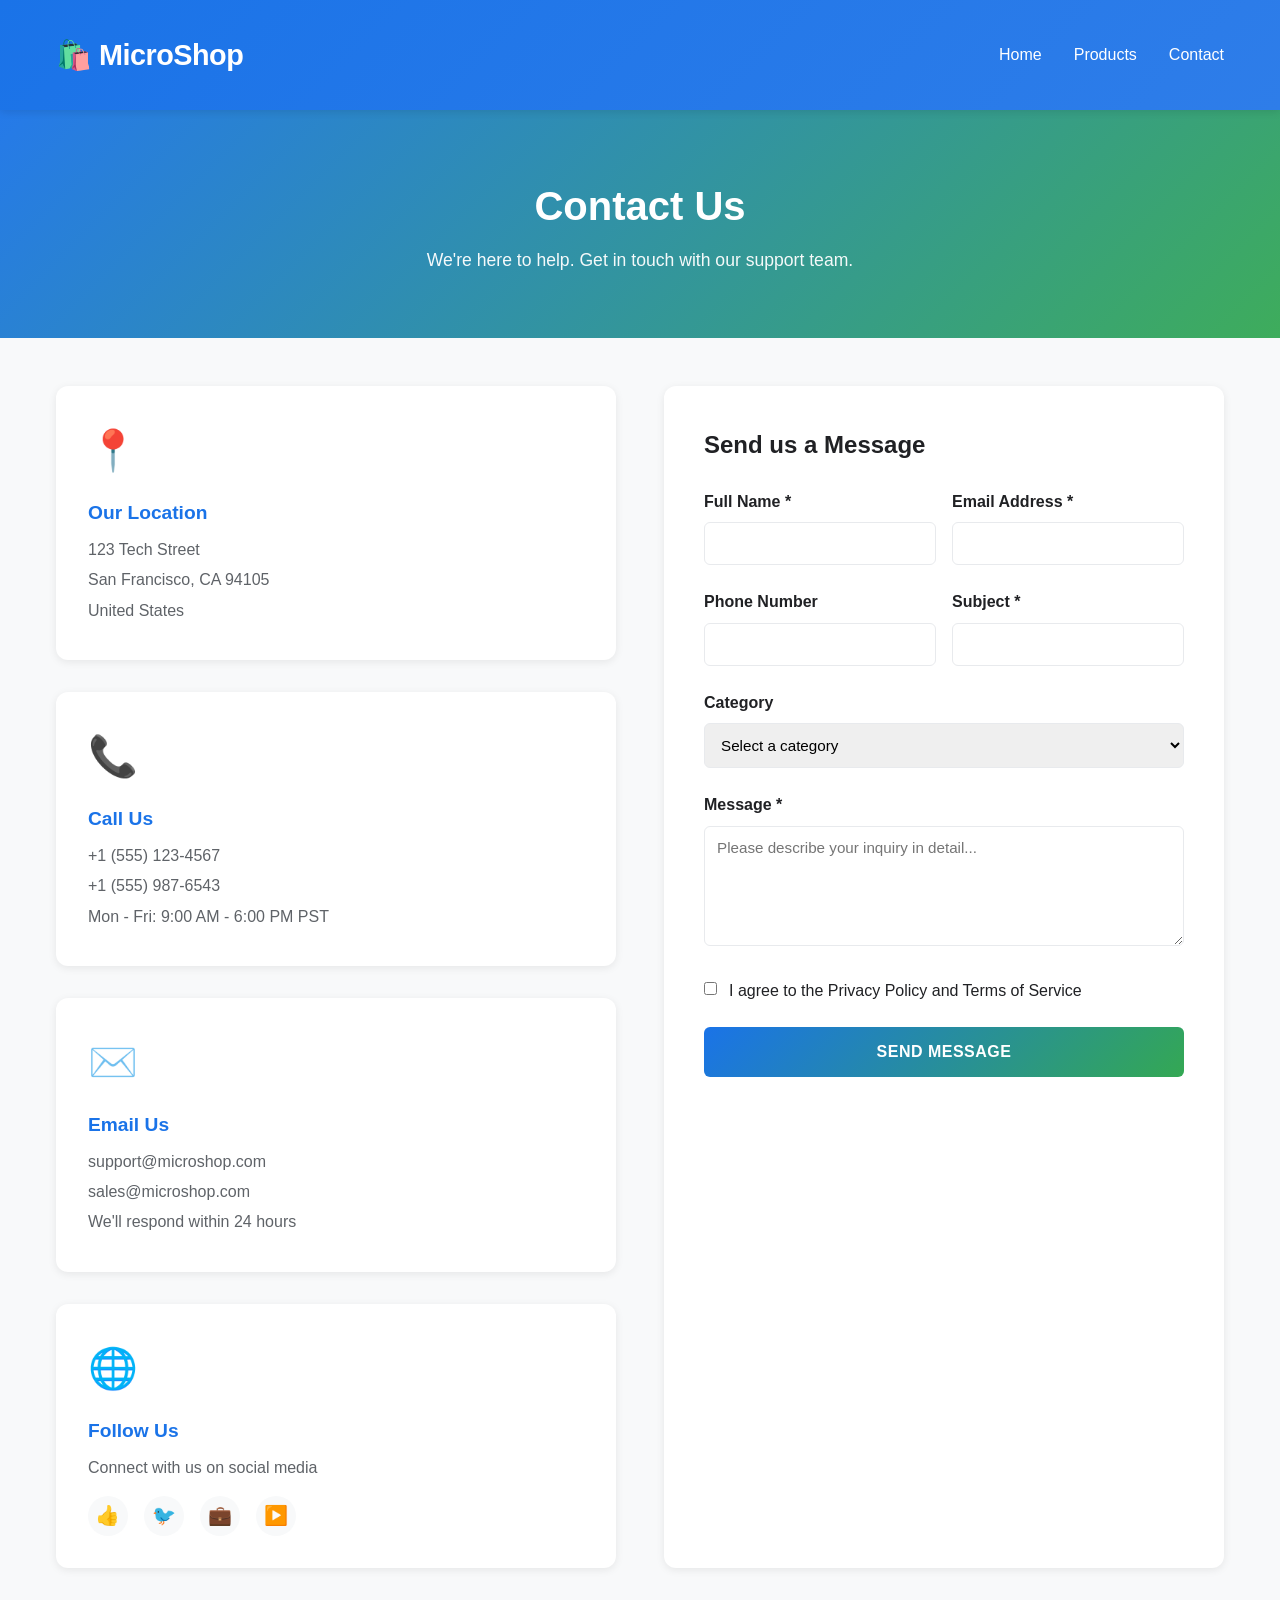
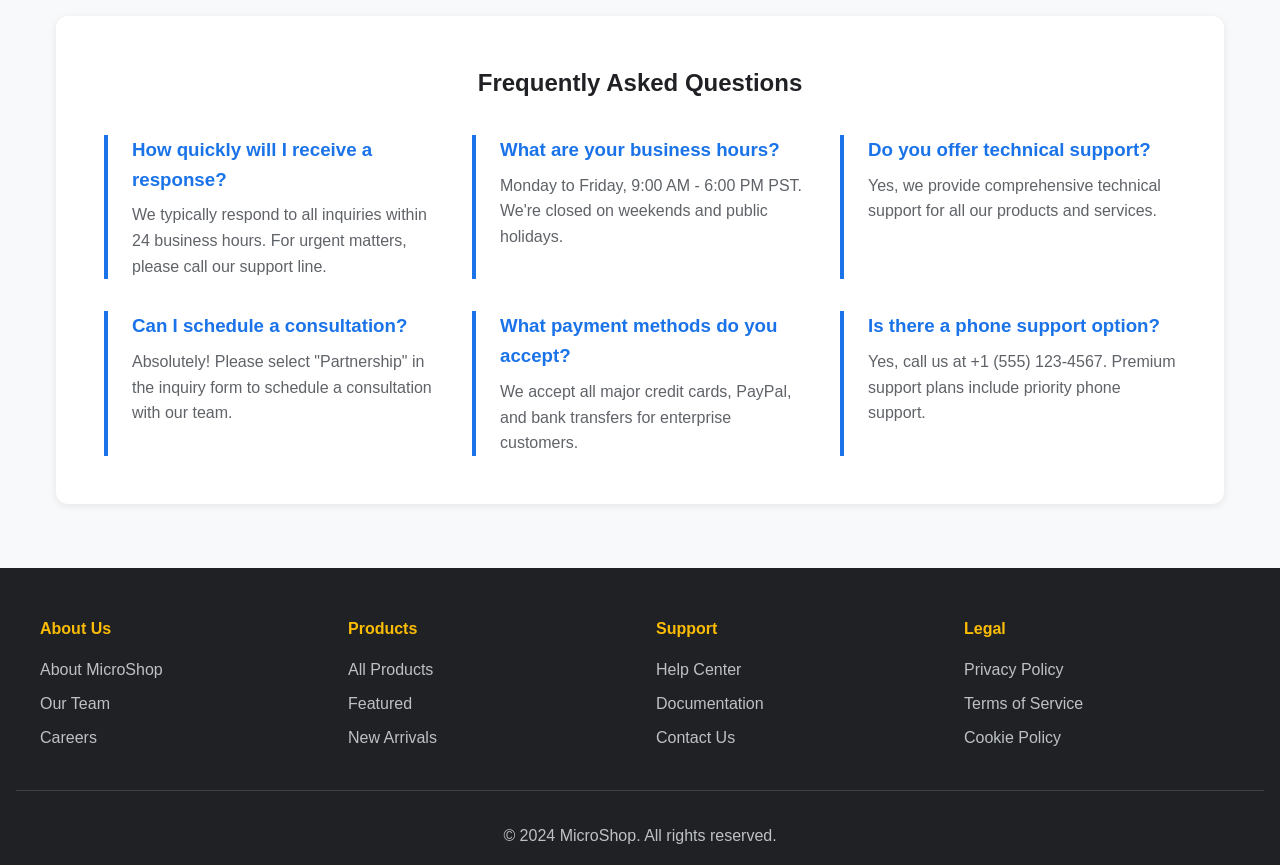
==== src/contact.html @ 9cf924b3 "contact" ====
<!DOCTYPE html>
<html lang="en">
<head>
    <meta charset="UTF-8">
    <meta name="viewport" content="width=device-width, initial-scale=1.0">
    <title>Contact - MicroShop</title>
    <style>
        * {
            margin: 0;
            padding: 0;
            box-sizing: border-box;
        }

        :root {
            --primary-color: #1a73e8;
            --secondary-color: #34a853;
            --accent-color: #fbbc04;
            --dark-bg: #202124;
            --light-bg: #f8f9fa;
            --text-primary: #202124;
            --text-secondary: #5f6368;
            --border-color: #e8eaed;
        }

        body {
            font-family: 'Segoe UI', Tahoma, Geneva, Verdana, sans-serif;
            background-color: var(--light-bg);
            color: var(--text-primary);
            line-height: 1.6;
        }

        /* Header & Navigation */
        header {
            background: linear-gradient(135deg, var(--primary-color) 0%, #2e7de9 100%);
            color: white;
            padding: 1rem 0;
            position: sticky;
            top: 0;
            z-index: 100;
            box-shadow: 0 2px 8px rgba(0, 0, 0, 0.1);
        }

        .header-content {
            max-width: 1200px;
            margin: 0 auto;
            padding: 1rem;
            display: flex;
            justify-content: space-between;
            align-items: center;
        }

        .logo {
            font-size: 1.8rem;
            font-weight: 700;
            letter-spacing: -0.5px;
        }

        nav {
            display: flex;
            gap: 2rem;
        }

        nav a {
            color: white;
            text-decoration: none;
            font-weight: 500;
            transition: opacity 0.3s ease;
            position: relative;
        }

        nav a:hover {
            opacity: 0.8;
        }

        nav a::after {
            content: '';
            position: absolute;
            bottom: -5px;
            left: 0;
            width: 0;
            height: 2px;
            background-color: var(--accent-color);
            transition: width 0.3s ease;
        }

        nav a:hover::after {
            width: 100%;
        }

        /* Hero Section */
        .hero {
            background: linear-gradient(135deg, rgba(26, 115, 232, 0.95) 0%, rgba(52, 168, 83, 0.95) 100%);
            color: white;
            padding: 4rem 1rem;
            text-align: center;
        }

        .hero h1 {
            font-size: 2.5rem;
            margin-bottom: 0.5rem;
        }

        .hero p {
            font-size: 1.1rem;
            opacity: 0.95;
        }

        /* Main Content */
        .contact-container {
            max-width: 1200px;
            margin: 3rem auto;
            padding: 0 1rem;
        }

        .contact-content {
            display: grid;
            grid-template-columns: 1fr 1fr;
            gap: 3rem;
        }

        /* Contact Info */
        .contact-info {
            display: flex;
            flex-direction: column;
            gap: 2rem;
        }

        .info-card {
            background: white;
            padding: 2rem;
            border-radius: 12px;
            box-shadow: 0 2px 8px rgba(0, 0, 0, 0.08);
            transition: all 0.3s ease;
        }

        .info-card:hover {
            transform: translateY(-4px);
            box-shadow: 0 12px 24px rgba(0, 0, 0, 0.15);
        }

        .info-icon {
            font-size: 2.5rem;
            margin-bottom: 1rem;
        }

        .info-card h3 {
            color: var(--primary-color);
            margin-bottom: 0.5rem;
            font-size: 1.2rem;
        }

        .info-card p {
            color: var(--text-secondary);
            margin-bottom: 0.3rem;
        }

        .social-links {
            display: flex;
            gap: 1rem;
            margin-top: 1rem;
        }

        .social-link {
            width: 40px;
            height: 40px;
            border-radius: 50%;
            background: var(--light-bg);
            display: flex;
            align-items: center;
            justify-content: center;
            text-decoration: none;
            font-size: 1.2rem;
            transition: all 0.3s ease;
        }

        .social-link:hover {
            background: var(--primary-color);
            color: white;
            transform: translateY(-4px);
        }

        /* Form Section */
        .contact-form {
            background: white;
            padding: 2.5rem;
            border-radius: 12px;
            box-shadow: 0 2px 8px rgba(0, 0, 0, 0.08);
        }

        .contact-form h2 {
            color: var(--text-primary);
            margin-bottom: 1.5rem;
            font-size: 1.5rem;
        }

        .form-group {
            margin-bottom: 1.5rem;
        }

        .form-group label {
            display: block;
            margin-bottom: 0.5rem;
            font-weight: 600;
            color: var(--text-primary);
        }

        .form-group input,
        .form-group textarea,
        .form-group select {
            width: 100%;
            padding: 0.75rem;
            border: 1px solid var(--border-color);
            border-radius: 6px;
            font-size: 0.95rem;
            font-family: inherit;
            transition: all 0.3s ease;
        }

        .form-group input:focus,
        .form-group textarea:focus,
        .form-group select:focus {
            outline: none;
            border-color: var(--primary-color);
            box-shadow: 0 0 0 3px rgba(26, 115, 232, 0.1);
        }

        .form-row {
            display: grid;
            grid-template-columns: 1fr 1fr;
            gap: 1rem;
        }

        .form-group textarea {
            resize: vertical;
            min-height: 120px;
        }

        .checkbox-group {
            display: flex;
            align-items: flex-start;
            gap: 0.75rem;
            margin-bottom: 1.5rem;
        }

        .checkbox-group input[type="checkbox"] {
            width: auto;
            margin-top: 0.3rem;
            cursor: pointer;
        }

        .checkbox-group label {
            margin-bottom: 0;
            cursor: pointer;
        }

        .submit-btn {
            width: 100%;
            padding: 1rem;
            background: linear-gradient(135deg, var(--primary-color), var(--secondary-color));
            color: white;
            border: none;
            border-radius: 6px;
            font-size: 1rem;
            font-weight: 700;
            cursor: pointer;
            transition: all 0.3s ease;
            text-transform: uppercase;
            letter-spacing: 0.5px;
        }

        .submit-btn:hover {
            transform: translateY(-2px);
            box-shadow: 0 8px 16px rgba(26, 115, 232, 0.3);
        }

        .submit-btn:active {
            transform: translateY(0);
        }

        /* Success Message */
        .success-message {
            display: none;
            background: var(--secondary-color);
            color: white;
            padding: 1rem;
            border-radius: 6px;
            margin-bottom: 1.5rem;
            text-align: center;
        }

        .success-message.show {
            display: block;
            animation: slideIn 0.3s ease;
        }

        @keyframes slideIn {
            from {
                opacity: 0;
                transform: translateY(-10px);
            }
            to {
                opacity: 1;
                transform: translateY(0);
            }
        }

        /* FAQ Section */
        .faq-section {
            background: white;
            padding: 3rem;
            border-radius: 12px;
            margin-top: 3rem;
            box-shadow: 0 2px 8px rgba(0, 0, 0, 0.08);
        }

        .faq-section h2 {
            color: var(--text-primary);
            margin-bottom: 2rem;
            text-align: center;
        }

        .faq-grid {
            display: grid;
            grid-template-columns: repeat(auto-fit, minmax(300px, 1fr));
            gap: 2rem;
        }

        .faq-item {
            border-left: 4px solid var(--primary-color);
            padding-left: 1.5rem;
        }

        .faq-item h3 {
            color: var(--primary-color);
            margin-bottom: 0.5rem;
        }

        .faq-item p {
            color: var(--text-secondary);
        }

        /* Footer */
        footer {
            background-color: var(--dark-bg);
            color: white;
            padding: 3rem 1rem 1rem;
            margin-top: 4rem;
        }

        .footer-content {
            max-width: 1200px;
            margin: 0 auto;
            display: grid;
            grid-template-columns: repeat(auto-fit, minmax(200px, 1fr));
            gap: 2rem;
            margin-bottom: 2rem;
        }

        .footer-section h4 {
            margin-bottom: 1rem;
            color: var(--accent-color);
        }

        .footer-section ul {
            list-style: none;
        }

        .footer-section a {
            color: #bdc1c6;
            text-decoration: none;
            display: block;
            margin-bottom: 0.5rem;
            transition: color 0.3s ease;
        }

        .footer-section a:hover {
            color: white;
        }

        .footer-bottom {
            text-align: center;
            padding-top: 2rem;
            border-top: 1px solid #424242;
            color: #bdc1c6;
        }

        /* Responsive */
        @media (max-width: 768px) {
            .header-content {
                flex-direction: column;
                gap: 1rem;
            }

            nav {
                gap: 1rem;
            }

            .hero h1 {
                font-size: 1.8rem;
            }

            .contact-content {
                grid-template-columns: 1fr;
            }

            .form-row {
                grid-template-columns: 1fr;
            }

            .faq-grid {
                grid-template-columns: 1fr;
            }
        }
    </style>
</head>
<body>
    <header>
        <div class="header-content">
            <div class="logo">🛍️ MicroShop</div>
            <nav>
                <a href="index.html">Home</a>
                <a href="products.html">Products</a>
                <a href="contact.html">Contact</a>
            </nav>
        </div>
    </header>

    <section class="hero">
        <h1>Contact Us</h1>
        <p>We're here to help. Get in touch with our support team.</p>
    </section>

    <div class="contact-container">
        <div class="contact-content">
            <!-- Contact Information -->
            <div class="contact-info">
                <div class="info-card">
                    <div class="info-icon">📍</div>
                    <h3>Our Location</h3>
                    <p>123 Tech Street</p>
                    <p>San Francisco, CA 94105</p>
                    <p>United States</p>
                </div>

                <div class="info-card">
                    <div class="info-icon">📞</div>
                    <h3>Call Us</h3>
                    <p>+1 (555) 123-4567</p>
                    <p>+1 (555) 987-6543</p>
                    <p>Mon - Fri: 9:00 AM - 6:00 PM PST</p>
                </div>

                <div class="info-card">
                    <div class="info-icon">✉️</div>
                    <h3>Email Us</h3>
                    <p>support@microshop.com</p>
                    <p>sales@microshop.com</p>
                    <p>We'll respond within 24 hours</p>
                </div>

                <div class="info-card">
                    <div class="info-icon">🌐</div>
                    <h3>Follow Us</h3>
                    <p>Connect with us on social media</p>
                    <div class="social-links">
                        <a href="#" class="social-link">👍</a>
                        <a href="#" class="social-link">🐦</a>
                        <a href="#" class="social-link">💼</a>
                        <a href="#" class="social-link">▶️</a>
                    </div>
                </div>
            </div>

            <!-- Contact Form -->
            <div class="contact-form">
                <h2>Send us a Message</h2>
                <div class="success-message" id="successMessage">
                    ✓ Thank you! Your message has been sent successfully.
                </div>
                <form id="contactForm">
                    <div class="form-row">
                        <div class="form-group">
                            <label for="name">Full Name *</label>
                            <input type="text" id="name" name="name" required>
                        </div>
                        <div class="form-group">
                            <label for="email">Email Address *</label>
                            <input type="email" id="email" name="email" required>
                        </div>
                    </div>

                    <div class="form-row">
                        <div class="form-group">
                            <label for="phone">Phone Number</label>
                            <input type="tel" id="phone" name="phone">
                        </div>
                        <div class="form-group">
                            <label for="subject">Subject *</label>
                            <input type="text" id="subject" name="subject" required>
                        </div>
                    </div>

                    <div class="form-group">
                        <label for="category">Category</label>
                        <select id="category" name="category">
                            <option value="">Select a category</option>
                            <option value="support">Technical Support</option>
                            <option value="sales">Sales Inquiry</option>
                            <option value="feedback">Feedback</option>
                            <option value="partnership">Partnership</option>
                            <option value="other">Other</option>
                        </select>
                    </div>

                    <div class="form-group">
                        <label for="message">Message *</label>
                        <textarea id="message" name="message" required placeholder="Please describe your inquiry in detail..."></textarea>
                    </div>

                    <div class="checkbox-group">
                        <input type="checkbox" id="privacy" name="privacy" required>
                        <label for="privacy">I agree to the Privacy Policy and Terms of Service</label>
                    </div>

                    <button type="submit" class="submit-btn">Send Message</button>
                </form>
            </div>
        </div>
    </div>

    <!-- FAQ Section -->
    <div class="contact-container">
        <div class="faq-section">
            <h2>Frequently Asked Questions</h2>
            <div class="faq-grid">
                <div class="faq-item">
                    <h3>How quickly will I receive a response?</h3>
                    <p>We typically respond to all inquiries within 24 business hours. For urgent matters, please call our support line.</p>
                </div>
                <div class="faq-item">
                    <h3>What are your business hours?</h3>
                    <p>Monday to Friday, 9:00 AM - 6:00 PM PST. We're closed on weekends and public holidays.</p>
                </div>
                <div class="faq-item">
                    <h3>Do you offer technical support?</h3>
                    <p>Yes, we provide comprehensive technical support for all our products and services.</p>
                </div>
                <div class="faq-item">
                    <h3>Can I schedule a consultation?</h3>
                    <p>Absolutely! Please select "Partnership" in the inquiry form to schedule a consultation with our team.</p>
                </div>
                <div class="faq-item">
                    <h3>What payment methods do you accept?</h3>
                    <p>We accept all major credit cards, PayPal, and bank transfers for enterprise customers.</p>
                </div>
                <div class="faq-item">
                    <h3>Is there a phone support option?</h3>
                    <p>Yes, call us at +1 (555) 123-4567. Premium support plans include priority phone support.</p>
                </div>
            </div>
        </div>
    </div>

    <footer>
        <div class="footer-content">
            <div class="footer-section">
                <h4>About Us</h4>
                <ul>
                    <li><a href="#">About MicroShop</a></li>
                    <li><a href="#">Our Team</a></li>
                    <li><a href="#">Careers</a></li>
                </ul>
            </div>
            <div class="footer-section">
                <h4>Products</h4>
                <ul>
                    <li><a href="#">All Products</a></li>
                    <li><a href="#">Featured</a></li>
                    <li><a href="#">New Arrivals</a></li>
                </ul>
            </div>
            <div class="footer-section">
                <h4>Support</h4>
                <ul>
                    <li><a href="#">Help Center</a></li>
                    <li><a href="#">Documentation</a></li>
                    <li><a href="#">Contact Us</a></li>
                </ul>
            </div>
            <div class="footer-section">
                <h4>Legal</h4>
                <ul>
                    <li><a href="#">Privacy Policy</a></li>
                    <li><a href="#">Terms of Service</a></li>
                    <li><a href="#">Cookie Policy</a></li>
                </ul>
            </div>
        </div>
        <div class="footer-bottom">
            <p>&copy; 2024 MicroShop. All rights reserved.</p>
        </div>
    </footer>

    <script>
        document.getElementById('contactForm').addEventListener('submit', function(e) {
            e.preventDefault();
            const successMessage = document.getElementById('successMessage');
            successMessage.classList.add('show');
            this.reset();
            
            setTimeout(() => {
                successMessage.classList.remove('show');
            }, 5000);
        });
    </script>
</body>
</html>
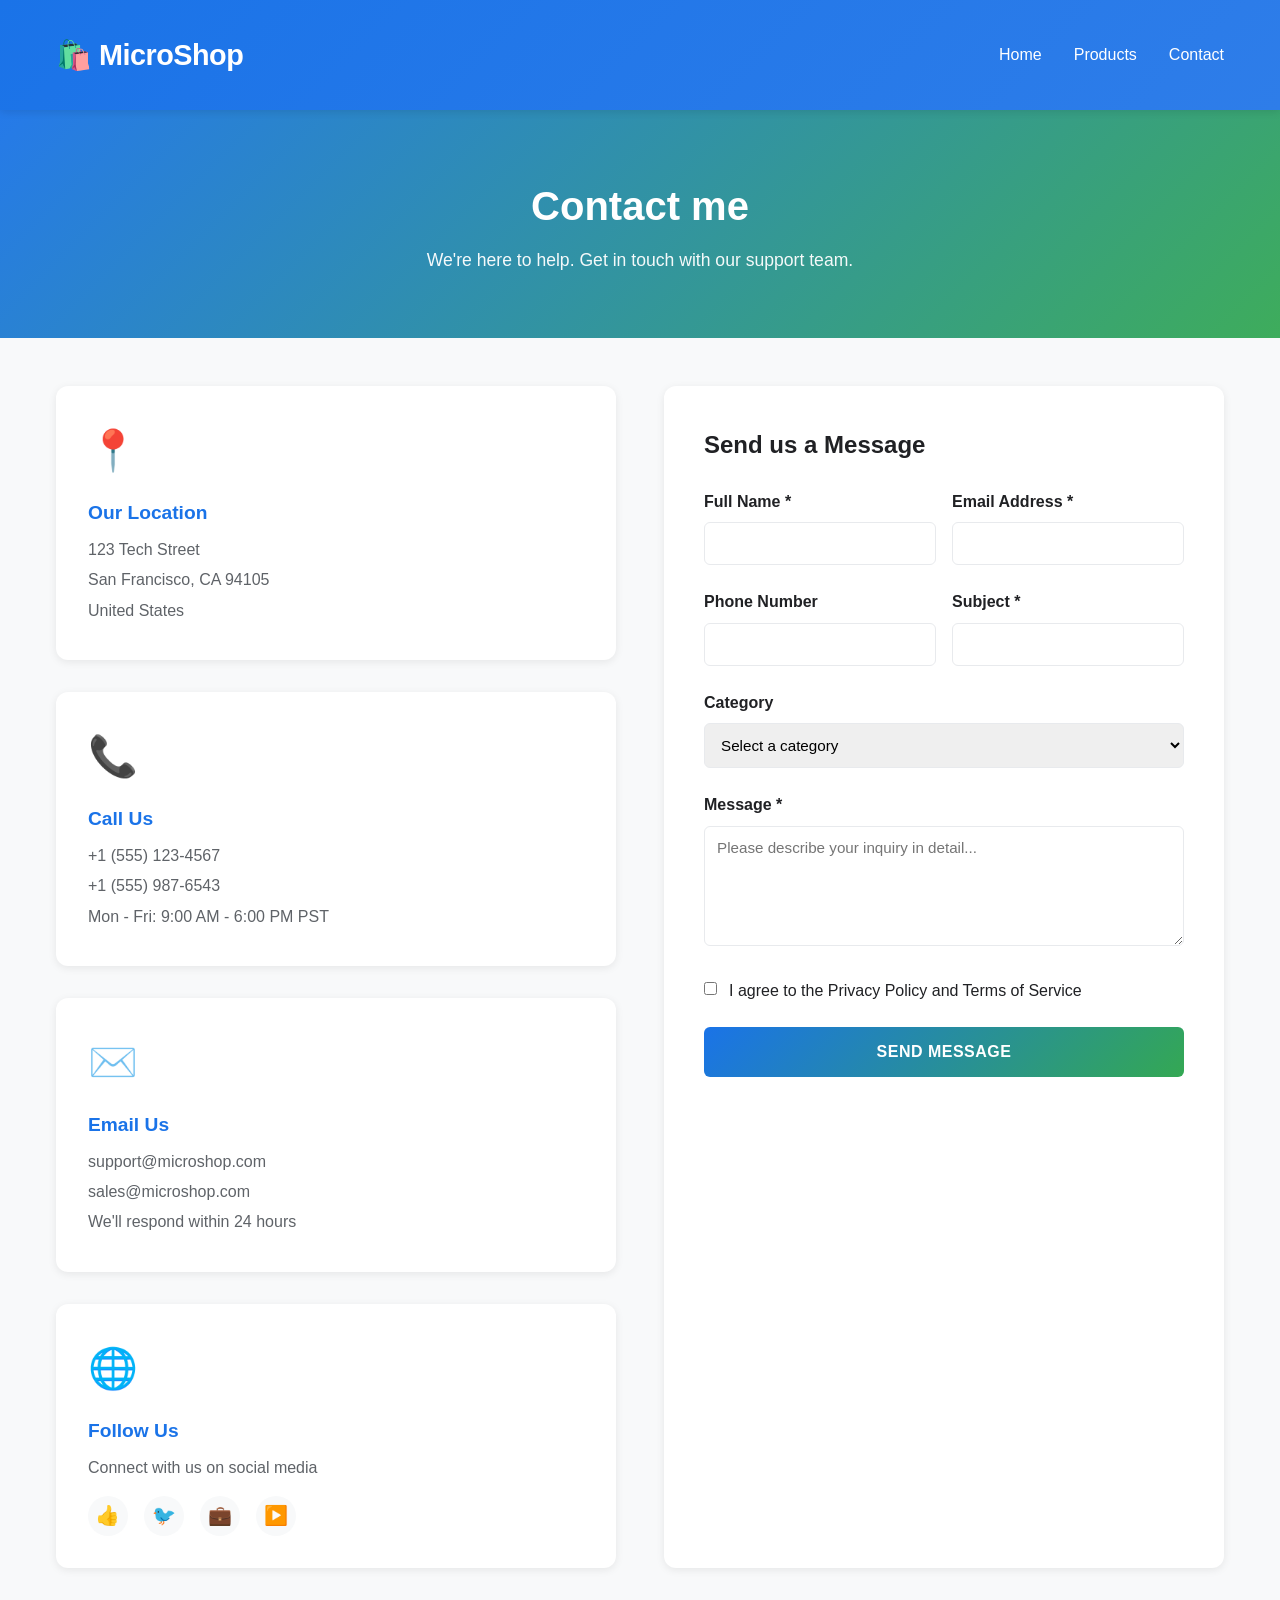
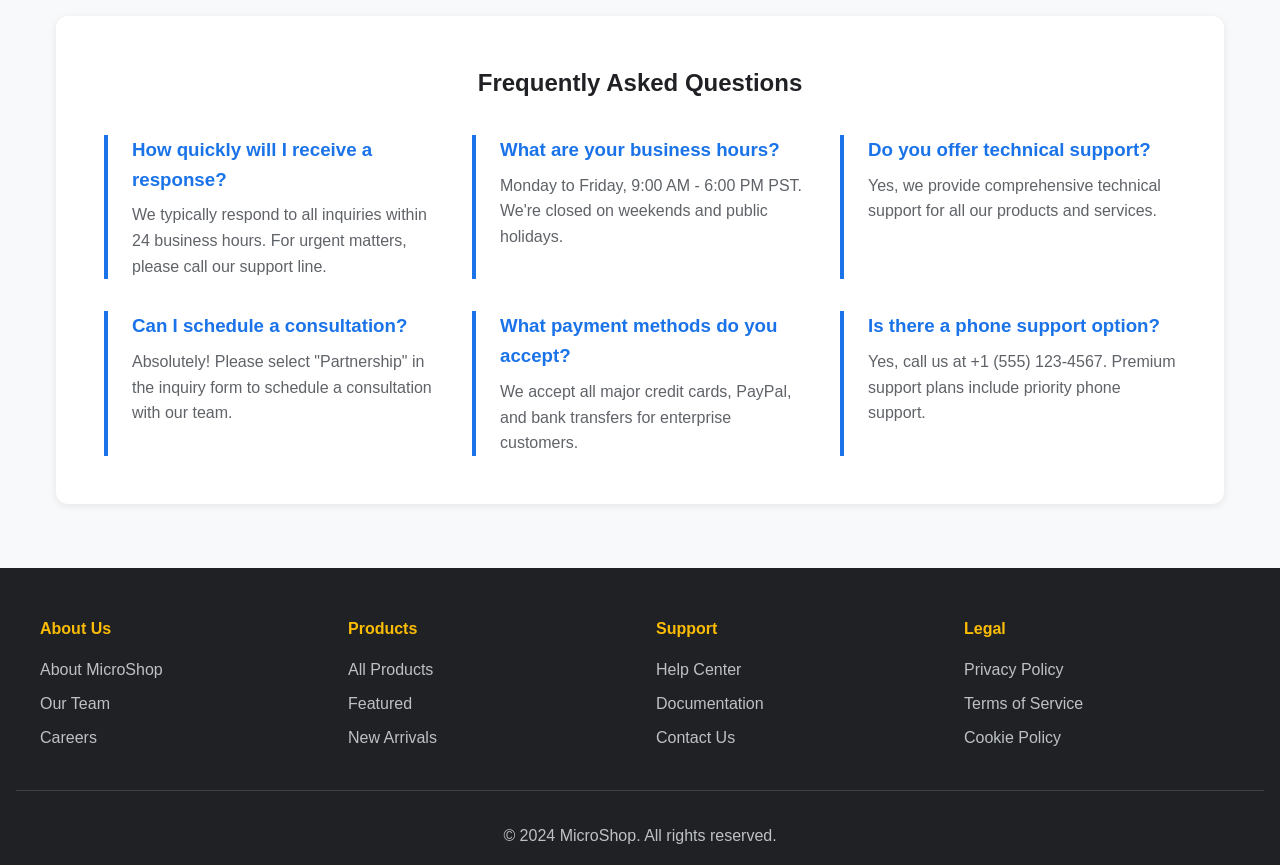
==== commit b6d5ce4e: "contact" ====
--- a/src/contact.html
+++ b/src/contact.html
@@ -426,7 +426,7 @@
     </header>
 
     <section class="hero">
-        <h1>Contact Us</h1>
+        <h1>Contact me</h1>
         <p>We're here to help. Get in touch with our support team.</p>
     </section>
 
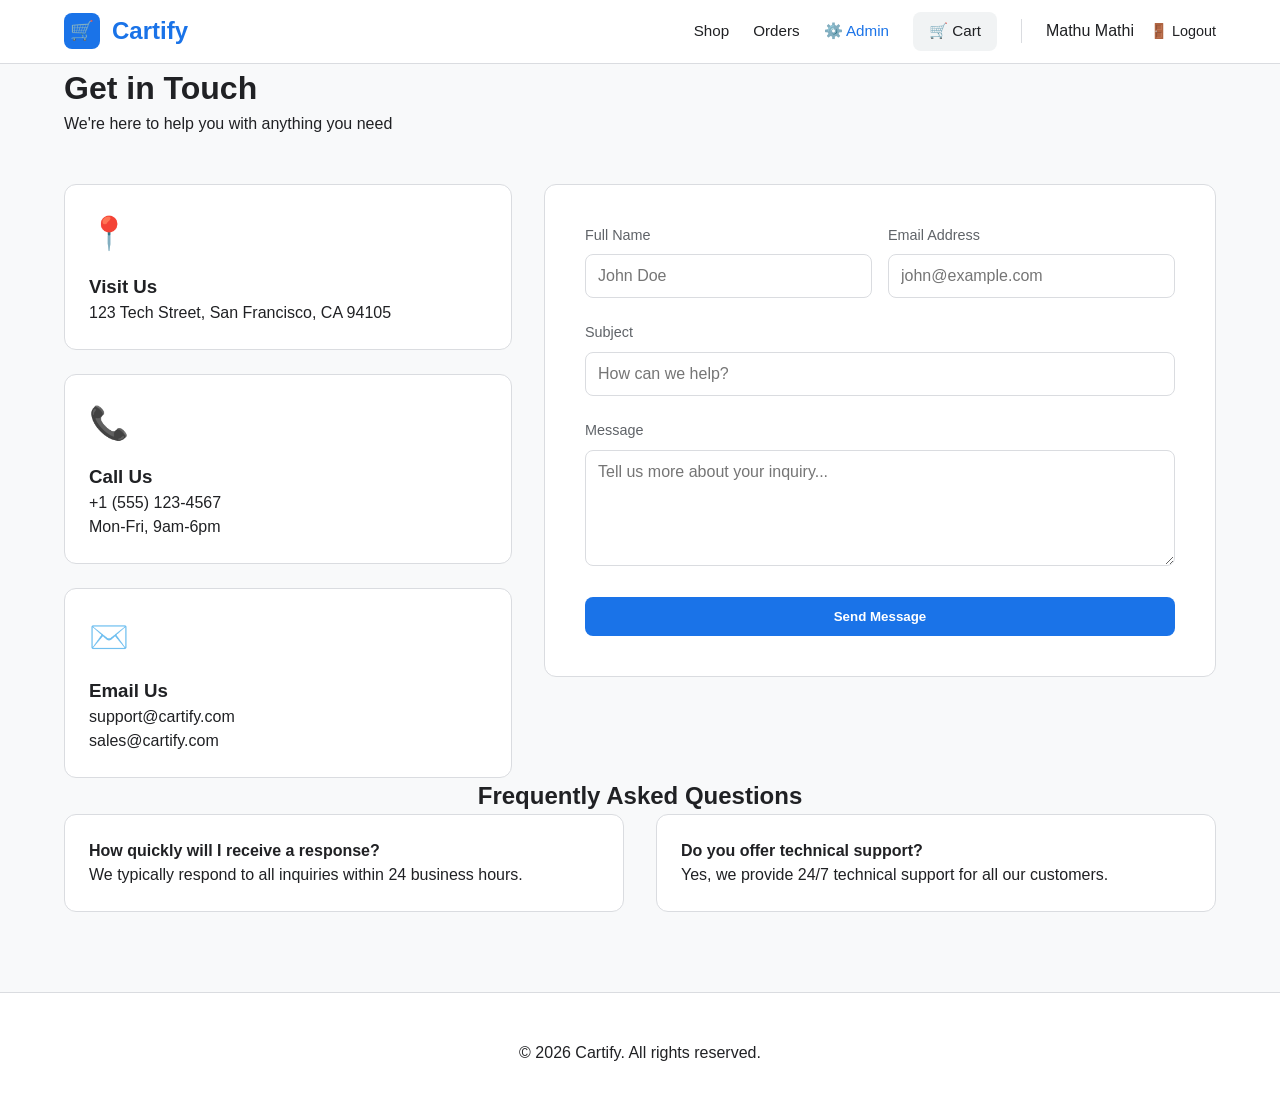
==== commit 77070522: "Final Overhaul: Removed all MicroShop references and standardized to Cartify brand" ====
--- a/src/contact.html
+++ b/src/contact.html
@@ -3,614 +3,181 @@
 <head>
     <meta charset="UTF-8">
     <meta name="viewport" content="width=device-width, initial-scale=1.0">
-    <title>Contact - MicroShop</title>
+    <title>Contact - Cartify</title>
+    <link rel="stylesheet" href="style.css">
     <style>
-        * {
-            margin: 0;
-            padding: 0;
-            box-sizing: border-box;
+        .contact-layout {
+            display: grid;
+            grid-template-columns: 1fr 1.5fr;
+            gap: 2rem;
+            margin-top: 3rem;
+            align-items: start;
         }
-
-        :root {
-            --primary-color: #1a73e8;
-            --secondary-color: #34a853;
-            --accent-color: #fbbc04;
-            --dark-bg: #202124;
-            --light-bg: #f8f9fa;
-            --text-primary: #202124;
-            --text-secondary: #5f6368;
-            --border-color: #e8eaed;
+        .contact-info-grid {
+            display: grid;
+            gap: 1.5rem;
         }
-
-        body {
-            font-family: 'Segoe UI', Tahoma, Geneva, Verdana, sans-serif;
-            background-color: var(--light-bg);
-            color: var(--text-primary);
-            line-height: 1.6;
+        .info-card {
+            background: var(--bg-white);
+            padding: 1.5rem;
+            border-radius: var(--radius);
+            border: 1px solid var(--border);
+            transition: var(--transition);
         }
-
-        /* Header & Navigation */
-        header {
-            background: linear-gradient(135deg, var(--primary-color) 0%, #2e7de9 100%);
-            color: white;
-            padding: 1rem 0;
-            position: sticky;
-            top: 0;
-            z-index: 100;
-            box-shadow: 0 2px 8px rgba(0, 0, 0, 0.1);
+        .info-card:hover {
+            border-color: var(--primary);
+            box-shadow: var(--shadow-md);
         }
-
-        .header-content {
-            max-width: 1200px;
-            margin: 0 auto;
-            padding: 1rem;
-            display: flex;
-            justify-content: space-between;
-            align-items: center;
+        .info-icon {
+            font-size: 2rem;
+            margin-bottom: 1rem;
+            display: block;
         }
-
-        .logo {
-            font-size: 1.8rem;
-            font-weight: 700;
-            letter-spacing: -0.5px;
+        .contact-form-card {
+            background: var(--bg-white);
+            padding: 2.5rem;
+            border-radius: var(--radius);
+            border: 1px solid var(--border);
         }
-
-        nav {
-            display: flex;
-            gap: 2rem;
-        }
-
-        nav a {
-            color: white;
-            text-decoration: none;
-            font-weight: 500;
-            transition: opacity 0.3s ease;
-            position: relative;
-        }
-
-        nav a:hover {
-            opacity: 0.8;
-        }
-
-        nav a::after {
-            content: '';
-            position: absolute;
-            bottom: -5px;
-            left: 0;
-            width: 0;
-            height: 2px;
-            background-color: var(--accent-color);
-            transition: width 0.3s ease;
-        }
-
-        nav a:hover::after {
-            width: 100%;
-        }
-
-        /* Hero Section */
-        .hero {
-            background: linear-gradient(135deg, rgba(26, 115, 232, 0.95) 0%, rgba(52, 168, 83, 0.95) 100%);
-            color: white;
-            padding: 4rem 1rem;
-            text-align: center;
-        }
-
-        .hero h1 {
-            font-size: 2.5rem;
-            margin-bottom: 0.5rem;
-        }
-
-        .hero p {
-            font-size: 1.1rem;
-            opacity: 0.95;
-        }
-
-        /* Main Content */
-        .contact-container {
-            max-width: 1200px;
-            margin: 3rem auto;
-            padding: 0 1rem;
-        }
-
-        .contact-content {
-            display: grid;
-            grid-template-columns: 1fr 1fr;
-            gap: 3rem;
-        }
-
-        /* Contact Info */
-        .contact-info {
-            display: flex;
-            flex-direction: column;
-            gap: 2rem;
-        }
-
-        .info-card {
-            background: white;
-            padding: 2rem;
-            border-radius: 12px;
-            box-shadow: 0 2px 8px rgba(0, 0, 0, 0.08);
-            transition: all 0.3s ease;
-        }
-
-        .info-card:hover {
-            transform: translateY(-4px);
-            box-shadow: 0 12px 24px rgba(0, 0, 0, 0.15);
-        }
-
-        .info-icon {
-            font-size: 2.5rem;
-            margin-bottom: 1rem;
-        }
-
-        .info-card h3 {
-            color: var(--primary-color);
-            margin-bottom: 0.5rem;
-            font-size: 1.2rem;
-        }
-
-        .info-card p {
-            color: var(--text-secondary);
-            margin-bottom: 0.3rem;
-        }
-
-        .social-links {
-            display: flex;
-            gap: 1rem;
-            margin-top: 1rem;
-        }
-
-        .social-link {
-            width: 40px;
-            height: 40px;
-            border-radius: 50%;
-            background: var(--light-bg);
-            display: flex;
-            align-items: center;
-            justify-content: center;
-            text-decoration: none;
-            font-size: 1.2rem;
-            transition: all 0.3s ease;
-        }
-
-        .social-link:hover {
-            background: var(--primary-color);
-            color: white;
-            transform: translateY(-4px);
-        }
-
-        /* Form Section */
-        .contact-form {
-            background: white;
-            padding: 2.5rem;
-            border-radius: 12px;
-            box-shadow: 0 2px 8px rgba(0, 0, 0, 0.08);
-        }
-
-        .contact-form h2 {
-            color: var(--text-primary);
-            margin-bottom: 1.5rem;
-            font-size: 1.5rem;
-        }
-
         .form-group {
             margin-bottom: 1.5rem;
         }
-
         .form-group label {
             display: block;
             margin-bottom: 0.5rem;
-            font-weight: 600;
-            color: var(--text-primary);
+            font-weight: 500;
+            color: var(--text-muted);
+            font-size: 0.9rem;
         }
-
-        .form-group input,
-        .form-group textarea,
-        .form-group select {
+        .form-group input, .form-group textarea, .form-group select {
             width: 100%;
             padding: 0.75rem;
-            border: 1px solid var(--border-color);
-            border-radius: 6px;
-            font-size: 0.95rem;
+            border: 1px solid var(--border);
+            border-radius: 8px;
             font-family: inherit;
-            transition: all 0.3s ease;
+            font-size: 1rem;
+            transition: var(--transition);
         }
-
-        .form-group input:focus,
-        .form-group textarea:focus,
-        .form-group select:focus {
+        .form-group input:focus, .form-group textarea:focus {
             outline: none;
-            border-color: var(--primary-color);
-            box-shadow: 0 0 0 3px rgba(26, 115, 232, 0.1);
+            border-color: var(--primary);
+            box-shadow: 0 0 0 4px rgba(26, 115, 232, 0.1);
         }
-
-        .form-row {
-            display: grid;
-            grid-template-columns: 1fr 1fr;
-            gap: 1rem;
-        }
-
-        .form-group textarea {
-            resize: vertical;
-            min-height: 120px;
-        }
-
-        .checkbox-group {
-            display: flex;
-            align-items: flex-start;
-            gap: 0.75rem;
-            margin-bottom: 1.5rem;
-        }
-
-        .checkbox-group input[type="checkbox"] {
-            width: auto;
-            margin-top: 0.3rem;
-            cursor: pointer;
-        }
-
-        .checkbox-group label {
-            margin-bottom: 0;
-            cursor: pointer;
-        }
-
-        .submit-btn {
-            width: 100%;
+        .success-banner {
+            display: none;
+            background: #e6f4ea;
+            color: #1e8e3e;
             padding: 1rem;
-            background: linear-gradient(135deg, var(--primary-color), var(--secondary-color));
-            color: white;
-            border: none;
-            border-radius: 6px;
-            font-size: 1rem;
-            font-weight: 700;
-            cursor: pointer;
-            transition: all 0.3s ease;
-            text-transform: uppercase;
-            letter-spacing: 0.5px;
-        }
-
-        .submit-btn:hover {
-            transform: translateY(-2px);
-            box-shadow: 0 8px 16px rgba(26, 115, 232, 0.3);
-        }
-
-        .submit-btn:active {
-            transform: translateY(0);
-        }
-
-        /* Success Message */
-        .success-message {
-            display: none;
-            background: var(--secondary-color);
-            color: white;
-            padding: 1rem;
-            border-radius: 6px;
+            border-radius: 8px;
             margin-bottom: 1.5rem;
             text-align: center;
-        }
-
-        .success-message.show {
-            display: block;
-            animation: slideIn 0.3s ease;
-        }
-
-        @keyframes slideIn {
-            from {
-                opacity: 0;
-                transform: translateY(-10px);
-            }
-            to {
-                opacity: 1;
-                transform: translateY(0);
-            }
-        }
-
-        /* FAQ Section */
-        .faq-section {
-            background: white;
-            padding: 3rem;
-            border-radius: 12px;
-            margin-top: 3rem;
-            box-shadow: 0 2px 8px rgba(0, 0, 0, 0.08);
-        }
-
-        .faq-section h2 {
-            color: var(--text-primary);
-            margin-bottom: 2rem;
-            text-align: center;
-        }
-
-        .faq-grid {
-            display: grid;
-            grid-template-columns: repeat(auto-fit, minmax(300px, 1fr));
-            gap: 2rem;
-        }
-
-        .faq-item {
-            border-left: 4px solid var(--primary-color);
-            padding-left: 1.5rem;
-        }
-
-        .faq-item h3 {
-            color: var(--primary-color);
-            margin-bottom: 0.5rem;
-        }
-
-        .faq-item p {
-            color: var(--text-secondary);
-        }
-
-        /* Footer */
-        footer {
-            background-color: var(--dark-bg);
-            color: white;
-            padding: 3rem 1rem 1rem;
-            margin-top: 4rem;
-        }
-
-        .footer-content {
-            max-width: 1200px;
-            margin: 0 auto;
-            display: grid;
-            grid-template-columns: repeat(auto-fit, minmax(200px, 1fr));
-            gap: 2rem;
-            margin-bottom: 2rem;
-        }
-
-        .footer-section h4 {
-            margin-bottom: 1rem;
-            color: var(--accent-color);
-        }
-
-        .footer-section ul {
-            list-style: none;
-        }
-
-        .footer-section a {
-            color: #bdc1c6;
-            text-decoration: none;
-            display: block;
-            margin-bottom: 0.5rem;
-            transition: color 0.3s ease;
-        }
-
-        .footer-section a:hover {
-            color: white;
-        }
-
-        .footer-bottom {
-            text-align: center;
-            padding-top: 2rem;
-            border-top: 1px solid #424242;
-            color: #bdc1c6;
-        }
-
-        /* Responsive */
-        @media (max-width: 768px) {
-            .header-content {
-                flex-direction: column;
-                gap: 1rem;
-            }
-
-            nav {
-                gap: 1rem;
-            }
-
-            .hero h1 {
-                font-size: 1.8rem;
-            }
-
-            .contact-content {
-                grid-template-columns: 1fr;
-            }
-
-            .form-row {
-                grid-template-columns: 1fr;
-            }
-
-            .faq-grid {
-                grid-template-columns: 1fr;
-            }
+            font-weight: 600;
         }
     </style>
 </head>
 <body>
     <header>
-        <div class="header-content">
-            <div class="logo">🛍️ MicroShop</div>
+        <div class="container nav-container">
+            <a href="index.html" class="logo-wrapper">
+                <div class="logo-icon">🛒</div>
+                <span>Cartify</span>
+            </a>
             <nav>
-                <a href="index.html">Home</a>
-                <a href="products.html">Products</a>
-                <a href="contact.html">Contact</a>
+                <a href="products.html">Shop</a>
+                <a href="orders.html">Orders</a>
+                <a href="admin.html" class="text-primary">⚙️ Admin</a>
+                <a href="cart.html" class="cart-btn">
+                    🛒 Cart
+                    <span class="cart-count">0</span>
+                </a>
+                <div class="user-profile">
+                    <span class="text-muted">Mathu Mathi</span>
+                    <a href="#" class="logout-btn">🚪 Logout</a>
+                </div>
             </nav>
         </div>
     </header>
 
-    <section class="hero">
-        <h1>Contact me</h1>
-        <p>We're here to help. Get in touch with our support team.</p>
-    </section>
+    <main class="container">
+        <div class="section-header mt-5">
+            <h1>Get in Touch</h1>
+            <p class="text-muted">We're here to help you with anything you need</p>
+        </div>
 
-    <div class="contact-container">
-        <div class="contact-content">
-            <!-- Contact Information -->
-            <div class="contact-info">
+        <div class="contact-layout">
+            <div class="contact-info-grid">
                 <div class="info-card">
-                    <div class="info-icon">📍</div>
-                    <h3>Our Location</h3>
-                    <p>123 Tech Street</p>
-                    <p>San Francisco, CA 94105</p>
-                    <p>United States</p>
+                    <span class="info-icon">📍</span>
+                    <h3>Visit Us</h3>
+                    <p class="text-muted mt-2">123 Tech Street, San Francisco, CA 94105</p>
                 </div>
-
                 <div class="info-card">
-                    <div class="info-icon">📞</div>
+                    <span class="info-icon">📞</span>
                     <h3>Call Us</h3>
-                    <p>+1 (555) 123-4567</p>
-                    <p>+1 (555) 987-6543</p>
-                    <p>Mon - Fri: 9:00 AM - 6:00 PM PST</p>
+                    <p class="text-muted mt-2">+1 (555) 123-4567<br>Mon-Fri, 9am-6pm</p>
                 </div>
-
                 <div class="info-card">
-                    <div class="info-icon">✉️</div>
+                    <span class="info-icon">✉️</span>
                     <h3>Email Us</h3>
-                    <p>support@microshop.com</p>
-                    <p>sales@microshop.com</p>
-                    <p>We'll respond within 24 hours</p>
-                </div>
-
-                <div class="info-card">
-                    <div class="info-icon">🌐</div>
-                    <h3>Follow Us</h3>
-                    <p>Connect with us on social media</p>
-                    <div class="social-links">
-                        <a href="#" class="social-link">👍</a>
-                        <a href="#" class="social-link">🐦</a>
-                        <a href="#" class="social-link">💼</a>
-                        <a href="#" class="social-link">▶️</a>
-                    </div>
+                    <p class="text-muted mt-2">support@cartify.com<br>sales@cartify.com</p>
                 </div>
             </div>
 
-            <!-- Contact Form -->
-            <div class="contact-form">
-                <h2>Send us a Message</h2>
-                <div class="success-message" id="successMessage">
-                    ✓ Thank you! Your message has been sent successfully.
-                </div>
-                <form id="contactForm">
-                    <div class="form-row">
+            <div class="contact-form-card">
+                <div id="successBanner" class="success-banner">✓ Your message has been sent successfully!</div>
+                <form id="cartifyContactForm">
+                    <div style="display: grid; grid-template-columns: 1fr 1fr; gap: 1rem">
                         <div class="form-group">
-                            <label for="name">Full Name *</label>
-                            <input type="text" id="name" name="name" required>
+                            <label>Full Name</label>
+                            <input type="text" required placeholder="John Doe">
                         </div>
                         <div class="form-group">
-                            <label for="email">Email Address *</label>
-                            <input type="email" id="email" name="email" required>
+                            <label>Email Address</label>
+                            <input type="email" required placeholder="john@example.com">
                         </div>
                     </div>
-
-                    <div class="form-row">
-                        <div class="form-group">
-                            <label for="phone">Phone Number</label>
-                            <input type="tel" id="phone" name="phone">
-                        </div>
-                        <div class="form-group">
-                            <label for="subject">Subject *</label>
-                            <input type="text" id="subject" name="subject" required>
-                        </div>
+                    <div class="form-group">
+                        <label>Subject</label>
+                        <input type="text" required placeholder="How can we help?">
                     </div>
-
                     <div class="form-group">
-                        <label for="category">Category</label>
-                        <select id="category" name="category">
-                            <option value="">Select a category</option>
-                            <option value="support">Technical Support</option>
-                            <option value="sales">Sales Inquiry</option>
-                            <option value="feedback">Feedback</option>
-                            <option value="partnership">Partnership</option>
-                            <option value="other">Other</option>
-                        </select>
+                        <label>Message</label>
+                        <textarea rows="5" required placeholder="Tell us more about your inquiry..."></textarea>
                     </div>
-
-                    <div class="form-group">
-                        <label for="message">Message *</label>
-                        <textarea id="message" name="message" required placeholder="Please describe your inquiry in detail..."></textarea>
-                    </div>
-
-                    <div class="checkbox-group">
-                        <input type="checkbox" id="privacy" name="privacy" required>
-                        <label for="privacy">I agree to the Privacy Policy and Terms of Service</label>
-                    </div>
-
-                    <button type="submit" class="submit-btn">Send Message</button>
+                    <button type="submit" class="btn btn-primary" style="width: 100%">Send Message</button>
                 </form>
             </div>
         </div>
-    </div>
 
-    <!-- FAQ Section -->
-    <div class="contact-container">
-        <div class="faq-section">
-            <h2>Frequently Asked Questions</h2>
-            <div class="faq-grid">
-                <div class="faq-item">
-                    <h3>How quickly will I receive a response?</h3>
-                    <p>We typically respond to all inquiries within 24 business hours. For urgent matters, please call our support line.</p>
+        <section class="mt-5">
+            <h2 class="text-center mb-4">Frequently Asked Questions</h2>
+            <div style="display: grid; grid-template-columns: 1fr 1fr; gap: 2rem">
+                <div class="info-card">
+                    <h4>How quickly will I receive a response?</h4>
+                    <p class="text-muted mt-2">We typically respond to all inquiries within 24 business hours.</p>
                 </div>
-                <div class="faq-item">
-                    <h3>What are your business hours?</h3>
-                    <p>Monday to Friday, 9:00 AM - 6:00 PM PST. We're closed on weekends and public holidays.</p>
-                </div>
-                <div class="faq-item">
-                    <h3>Do you offer technical support?</h3>
-                    <p>Yes, we provide comprehensive technical support for all our products and services.</p>
-                </div>
-                <div class="faq-item">
-                    <h3>Can I schedule a consultation?</h3>
-                    <p>Absolutely! Please select "Partnership" in the inquiry form to schedule a consultation with our team.</p>
-                </div>
-                <div class="faq-item">
-                    <h3>What payment methods do you accept?</h3>
-                    <p>We accept all major credit cards, PayPal, and bank transfers for enterprise customers.</p>
-                </div>
-                <div class="faq-item">
-                    <h3>Is there a phone support option?</h3>
-                    <p>Yes, call us at +1 (555) 123-4567. Premium support plans include priority phone support.</p>
+                <div class="info-card">
+                    <h4>Do you offer technical support?</h4>
+                    <p class="text-muted mt-2">Yes, we provide 24/7 technical support for all our customers.</p>
                 </div>
             </div>
-        </div>
-    </div>
+        </section>
+    </main>
 
     <footer>
-        <div class="footer-content">
-            <div class="footer-section">
-                <h4>About Us</h4>
-                <ul>
-                    <li><a href="#">About MicroShop</a></li>
-                    <li><a href="#">Our Team</a></li>
-                    <li><a href="#">Careers</a></li>
-                </ul>
-            </div>
-            <div class="footer-section">
-                <h4>Products</h4>
-                <ul>
-                    <li><a href="#">All Products</a></li>
-                    <li><a href="#">Featured</a></li>
-                    <li><a href="#">New Arrivals</a></li>
-                </ul>
-            </div>
-            <div class="footer-section">
-                <h4>Support</h4>
-                <ul>
-                    <li><a href="#">Help Center</a></li>
-                    <li><a href="#">Documentation</a></li>
-                    <li><a href="#">Contact Us</a></li>
-                </ul>
-            </div>
-            <div class="footer-section">
-                <h4>Legal</h4>
-                <ul>
-                    <li><a href="#">Privacy Policy</a></li>
-                    <li><a href="#">Terms of Service</a></li>
-                    <li><a href="#">Cookie Policy</a></li>
-                </ul>
-            </div>
-        </div>
-        <div class="footer-bottom">
-            <p>&copy; 2024 MicroShop. All rights reserved.</p>
+        <div class="container">
+            <p>&copy; 2026 Cartify. All rights reserved.</p>
         </div>
     </footer>
 
+    <script src="app.js"></script>
     <script>
-        document.getElementById('contactForm').addEventListener('submit', function(e) {
+        document.getElementById('cartifyContactForm').addEventListener('submit', function(e) {
             e.preventDefault();
-            const successMessage = document.getElementById('successMessage');
-            successMessage.classList.add('show');
+            const banner = document.getElementById('successBanner');
+            banner.style.display = 'block';
             this.reset();
-            
-            setTimeout(() => {
-                successMessage.classList.remove('show');
-            }, 5000);
+            setTimeout(() => { banner.style.display = 'none'; }, 5000);
         });
     </script>
 </body>
--- a/src/style.css
+++ b/src/style.css
@@ -0,0 +1,661 @@
+/* Cartify - Premium Ecommerce Design System */
+@import url('https://fonts.googleapis.com/css2?family=Inter:wght@300;400;500;600;700&display=swap');
+
+:root {
+    --primary: #1a73e8;
+    --primary-hover: #1557b0;
+    --secondary: #34a853;
+    --accent: #fbbc04;
+    --bg-light: #f8f9fa;
+    --bg-white: #ffffff;
+    --text-main: #202124;
+    --text-muted: #5f6368;
+    --border: #dadce0;
+    --shadow-sm: 0 1px 3px rgba(0,0,0,0.12), 0 1px 2px rgba(0,0,0,0.24);
+    --shadow-md: 0 4px 6px -1px rgba(0,0,0,0.1), 0 2px 4px -1px rgba(0,0,0,0.06);
+    --radius: 12px;
+    --transition: all 0.3s cubic-bezier(0.4, 0, 0.2, 1);
+}
+
+* {
+    margin: 0;
+    padding: 0;
+    box-sizing: border-box;
+}
+
+body {
+    font-family: 'Inter', sans-serif;
+    background-color: var(--bg-light);
+    color: var(--text-main);
+    line-height: 1.5;
+    -webkit-font-smoothing: antialiased;
+}
+
+/* Layout */
+.container {
+    max-width: 1200px;
+    margin: 0 auto;
+    padding: 0 1.5rem;
+}
+
+/* Header */
+header {
+    background-color: var(--bg-white);
+    border-bottom: 1px solid var(--border);
+    position: sticky;
+    top: 0;
+    z-index: 1000;
+    padding: 0.75rem 0;
+}
+
+.nav-container {
+    display: flex;
+    justify-content: space-between;
+    align-items: center;
+}
+
+.logo-wrapper {
+    display: flex;
+    align-items: center;
+    gap: 0.75rem;
+    text-decoration: none;
+    color: var(--primary);
+    font-weight: 800;
+    font-size: 1.5rem;
+}
+
+.logo-icon {
+    background-color: var(--primary);
+    color: white;
+    width: 36px;
+    height: 36px;
+    display: flex;
+    align-items: center;
+    justify-content: center;
+    border-radius: 8px;
+    font-size: 1.2rem;
+}
+
+nav {
+    display: flex;
+    align-items: center;
+    gap: 1.5rem;
+}
+
+nav a {
+    text-decoration: none;
+    color: var(--text-main);
+    font-weight: 500;
+    font-size: 0.95rem;
+    transition: var(--transition);
+}
+
+nav a:hover {
+    color: var(--primary);
+}
+
+.cart-btn {
+    display: flex;
+    align-items: center;
+    gap: 0.5rem;
+    background: #f1f3f4;
+    padding: 0.5rem 1rem;
+    border-radius: 8px;
+    position: relative;
+}
+
+.cart-count {
+    background-color: #d93025;
+    color: white;
+    font-size: 0.7rem;
+    padding: 2px 6px;
+    border-radius: 10px;
+    position: absolute;
+    top: -5px;
+    right: -5px;
+    font-weight: 700;
+}
+
+.user-profile {
+    display: flex;
+    align-items: center;
+    gap: 1rem;
+    padding-left: 1.5rem;
+    border-left: 1px solid var(--border);
+}
+
+.logout-btn {
+    display: flex;
+    align-items: center;
+    gap: 0.4rem;
+    color: var(--text-main);
+    text-decoration: none;
+    font-size: 0.9rem;
+}
+
+/* Hero Section */
+.hero-banner {
+    background: linear-gradient(135deg, #1a73e8 0%, #4285f4 100%);
+    color: white;
+    padding: 4rem 0;
+    margin-bottom: 3rem;
+}
+
+.hero-content h1 {
+    font-size: 3rem;
+    font-weight: 700;
+    margin-bottom: 1rem;
+}
+
+.hero-content p {
+    font-size: 1.2rem;
+    opacity: 0.9;
+}
+
+/* Categories */
+.section-header {
+    margin-bottom: 2rem;
+}
+
+.category-grid {
+    display: grid;
+    grid-template-columns: repeat(auto-fill, minmax(260px, 1fr));
+    gap: 1.5rem;
+}
+
+.category-card {
+    background: var(--bg-white);
+    padding: 2.5rem 1.5rem;
+    border-radius: var(--radius);
+    text-align: center;
+    border: 1px solid var(--border);
+    transition: var(--transition);
+    cursor: pointer;
+    text-decoration: none;
+    color: inherit;
+}
+
+.category-card:hover {
+    transform: translateY(-5px);
+    box-shadow: var(--shadow-md);
+    border-color: var(--primary);
+}
+
+.category-icon {
+    font-size: 2.5rem;
+    margin-bottom: 1.5rem;
+    display: block;
+}
+
+.category-card h3 {
+    font-size: 1.1rem;
+    margin-bottom: 0.4rem;
+}
+
+.category-card span {
+    font-size: 0.85rem;
+    color: var(--text-muted);
+}
+
+/* Product Cards */
+.product-grid {
+    display: grid;
+    grid-template-columns: repeat(auto-fill, minmax(240px, 1fr));
+    gap: 1.5rem;
+}
+
+.product-card {
+    background: var(--bg-white);
+    border-radius: var(--radius);
+    border: 1px solid var(--border);
+    overflow: hidden;
+    transition: var(--transition);
+}
+
+.product-card:hover {
+    box-shadow: var(--shadow-md);
+}
+
+.product-img-wrapper {
+    height: 200px;
+    background: #f8f9fa;
+    display: flex;
+    align-items: center;
+    justify-content: center;
+    position: relative;
+}
+
+.product-img-wrapper img {
+    max-width: 80%;
+    max-height: 80%;
+    object-fit: contain;
+}
+
+.category-tag {
+    position: absolute;
+    top: 1rem;
+    right: 1rem;
+    background: #e8f0fe;
+    color: var(--primary);
+    padding: 0.25rem 0.75rem;
+    border-radius: 4px;
+    font-size: 0.75rem;
+    font-weight: 600;
+}
+
+.product-info {
+    padding: 1.5rem;
+}
+
+.product-info h3 {
+    font-size: 1rem;
+    margin-bottom: 0.5rem;
+}
+
+.rating {
+    color: #fbbc04;
+    font-size: 0.85rem;
+    margin-bottom: 0.5rem;
+    display: flex;
+    align-items: center;
+    gap: 0.25rem;
+}
+
+.rating span {
+    color: var(--text-muted);
+}
+
+.product-desc {
+    font-size: 0.85rem;
+    color: var(--text-muted);
+    margin-bottom: 1rem;
+    display: -webkit-box;
+    -webkit-line-clamp: 2;
+    -webkit-box-orient: vertical;
+    overflow: hidden;
+}
+
+.product-footer {
+    display: flex;
+    flex-direction: column;
+    gap: 1rem;
+}
+
+.price-stock {
+    display: flex;
+    justify-content: space-between;
+    align-items: center;
+}
+
+.price {
+    font-weight: 700;
+    font-size: 1.25rem;
+}
+
+.stock {
+    font-size: 0.75rem;
+    color: var(--text-muted);
+}
+
+.qty-control {
+    display: flex;
+    align-items: center;
+    background: #f1f3f4;
+    border-radius: 6px;
+    width: 100%;
+}
+
+.qty-control button {
+    background: none;
+    border: none;
+    padding: 0.5rem;
+    cursor: pointer;
+    font-size: 1rem;
+    flex: 1;
+}
+
+.qty-control span {
+    flex: 1;
+    text-align: center;
+    font-weight: 600;
+}
+
+.add-btn {
+    background-color: var(--primary);
+    color: white;
+    border: none;
+    padding: 0.75rem;
+    border-radius: 6px;
+    font-weight: 600;
+    cursor: pointer;
+    transition: var(--transition);
+}
+
+.add-btn:hover {
+    background-color: var(--primary-hover);
+}
+
+/* Cart Page */
+.cart-layout {
+    display: grid;
+    grid-template-columns: 1fr 350px;
+    gap: 2rem;
+    align-items: start;
+}
+
+.cart-card {
+    background: var(--bg-white);
+    border-radius: var(--radius);
+    border: 1px solid var(--border);
+    padding: 1.5rem;
+}
+
+.cart-item {
+    display: flex;
+    gap: 1.5rem;
+    padding: 1.5rem 0;
+    border-bottom: 1px solid var(--border);
+}
+
+.cart-item:last-child {
+    border-bottom: none;
+}
+
+.cart-item-img {
+    width: 100px;
+    height: 100px;
+    background: #f8f9fa;
+    border-radius: 8px;
+    display: flex;
+    align-items: center;
+    justify-content: center;
+}
+
+.cart-item-info {
+    flex: 1;
+}
+
+.cart-item-header {
+    display: flex;
+    justify-content: space-between;
+    margin-bottom: 0.5rem;
+}
+
+.remove-btn {
+    color: #d93025;
+    background: none;
+    border: none;
+    cursor: pointer;
+    display: flex;
+    align-items: center;
+    gap: 0.25rem;
+    font-size: 0.9rem;
+}
+
+.summary-row {
+    display: flex;
+    justify-content: space-between;
+    margin-bottom: 1rem;
+}
+
+.total-row {
+    border-top: 1px solid var(--border);
+    padding-top: 1rem;
+    margin-top: 1rem;
+    font-size: 1.25rem;
+    font-weight: 700;
+    color: var(--primary);
+}
+
+.checkout-btn {
+    width: 100%;
+    margin-top: 1.5rem;
+}
+
+.clear-cart-btn {
+    width: 100%;
+    margin-top: 0.75rem;
+    background: none;
+    border: 1px solid var(--border);
+    color: var(--text-main);
+    padding: 0.75rem;
+    border-radius: 6px;
+    cursor: pointer;
+}
+
+/* Orders Page */
+.order-card {
+    background: var(--bg-white);
+    border-radius: var(--radius);
+    border: 1px solid var(--border);
+    padding: 1.5rem;
+    margin-bottom: 1.5rem;
+    position: relative;
+}
+
+.order-status-badge {
+    position: absolute;
+    top: 1.5rem;
+    right: 1.5rem;
+    padding: 0.4rem 1rem;
+    border-radius: 20px;
+    font-size: 0.8rem;
+    font-weight: 600;
+    display: flex;
+    align-items: center;
+    gap: 0.4rem;
+}
+
+.status-processing { background: #fff4e5; color: #b76e00; }
+.status-shipped { background: #e6f4ea; color: #1e8e3e; }
+.status-delivered { background: #f1f3f4; color: #5f6368; }
+
+.view-details-btn {
+    width: 100%;
+    text-align: center;
+    padding: 0.75rem;
+    background: #f1f3f4;
+    border-radius: 6px;
+    text-decoration: none;
+    color: var(--text-main);
+    display: block;
+    margin-top: 1rem;
+    font-weight: 500;
+}
+
+/* Tracking Steps */
+.tracking-steps {
+    display: flex;
+    justify-content: space-between;
+    margin: 3rem 0;
+    position: relative;
+}
+
+.tracking-steps::before {
+    content: '';
+    position: absolute;
+    top: 20px;
+    left: 10%;
+    right: 10%;
+    height: 2px;
+    background: var(--border);
+    z-index: 1;
+}
+
+.step {
+    position: relative;
+    z-index: 2;
+    text-align: center;
+    width: 80px;
+}
+
+.step-icon {
+    width: 40px;
+    height: 40px;
+    background: var(--bg-white);
+    border: 2px solid var(--border);
+    border-radius: 50%;
+    display: flex;
+    align-items: center;
+    justify-content: center;
+    margin: 0 auto 0.5rem;
+    font-weight: 700;
+}
+
+.step.active .step-icon {
+    background: var(--primary);
+    color: white;
+    border-color: var(--primary);
+}
+
+.step.completed .step-icon {
+    background: var(--primary);
+    color: white;
+    border-color: var(--primary);
+}
+
+.step-label {
+    font-size: 0.8rem;
+    color: var(--text-muted);
+}
+
+.step.active .step-label {
+    color: var(--text-main);
+    font-weight: 600;
+}
+
+/* Admin Dashboard */
+.admin-tabs {
+    display: flex;
+    gap: 2rem;
+    border-bottom: 1px solid var(--border);
+    margin-bottom: 2rem;
+}
+
+.admin-tab {
+    padding: 1rem 0;
+    cursor: pointer;
+    font-weight: 500;
+    color: var(--text-muted);
+    position: relative;
+}
+
+.admin-tab.active {
+    color: var(--primary);
+}
+
+.admin-tab.active::after {
+    content: '';
+    position: absolute;
+    bottom: -1px;
+    left: 0;
+    width: 100%;
+    height: 2px;
+    background: var(--primary);
+}
+
+.stats-grid {
+    display: grid;
+    grid-template-columns: repeat(3, 1fr);
+    gap: 1.5rem;
+    margin-bottom: 2rem;
+}
+
+.stat-card {
+    background: var(--bg-white);
+    padding: 1.5rem;
+    border-radius: var(--radius);
+    border: 1px solid var(--border);
+}
+
+.stat-value {
+    font-size: 2rem;
+    font-weight: 700;
+    color: var(--primary);
+    margin: 0.5rem 0;
+}
+
+.admin-table {
+    width: 100%;
+    border-collapse: collapse;
+}
+
+.admin-table th {
+    text-align: left;
+    padding: 1rem;
+    border-bottom: 2px solid var(--border);
+    font-weight: 600;
+    color: var(--text-muted);
+}
+
+.admin-table td {
+    padding: 1rem;
+    border-bottom: 1px solid var(--border);
+}
+
+.manage-btn {
+    background: #f1f3f4;
+    padding: 0.4rem 1rem;
+    border-radius: 4px;
+    text-decoration: none;
+    color: var(--text-main);
+    font-size: 0.85rem;
+}
+
+/* Buttons */
+.btn {
+    display: inline-block;
+    padding: 0.75rem 1.5rem;
+    border-radius: 8px;
+    font-weight: 600;
+    text-decoration: none;
+    cursor: pointer;
+    transition: var(--transition);
+    border: none;
+    text-align: center;
+}
+
+.btn-primary {
+    background-color: var(--primary);
+    color: white;
+}
+
+.btn-primary:hover {
+    background-color: var(--primary-hover);
+}
+
+.btn-outline {
+    background: none;
+    border: 1px solid var(--border);
+    color: var(--text-main);
+}
+
+.btn-outline:hover {
+    background: #f1f3f4;
+}
+
+.back-link {
+    display: flex;
+    align-items: center;
+    gap: 0.5rem;
+    text-decoration: none;
+    color: var(--text-muted);
+    font-size: 0.9rem;
+    margin-bottom: 1.5rem;
+}
+
+/* Footer */
+footer {
+    margin-top: 5rem;
+    padding: 3rem 0;
+    background: var(--bg-white);
+    border-top: 1px solid var(--border);
+    text-align: center;
+}
+
+/* Utilities */
+.mb-1 { margin-bottom: 0.5rem; }
+.mb-2 { margin-bottom: 1rem; }
+.mb-3 { margin-bottom: 1.5rem; }
+.text-center { text-align: center; }
+.text-primary { color: var(--primary); }
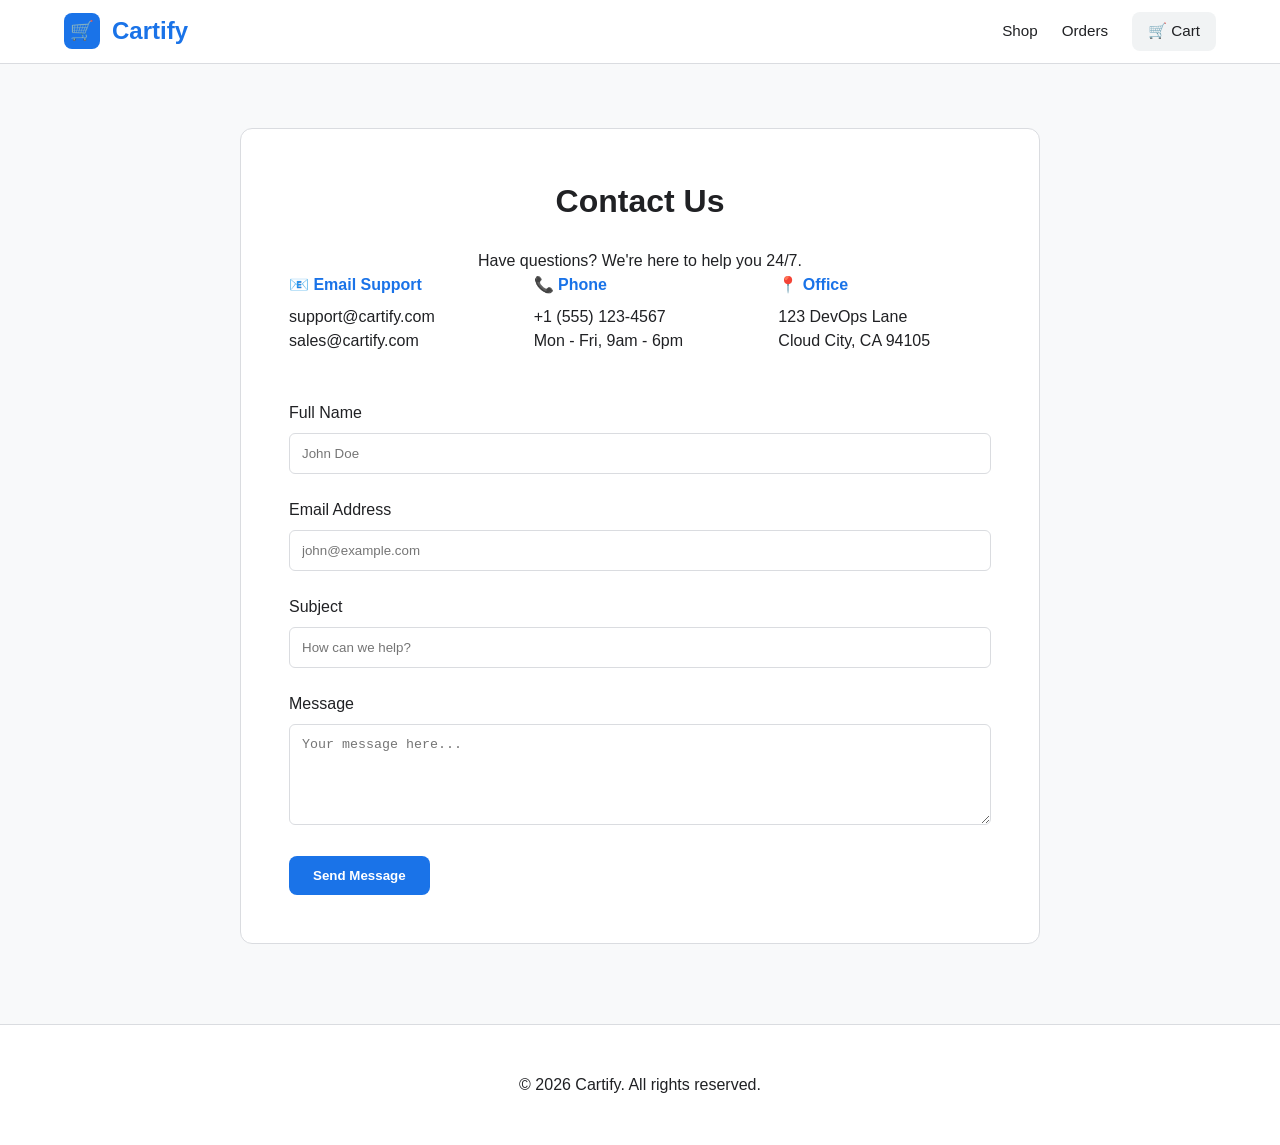
==== commit a0a5f715: "Final: Removed all MicroShop references and rebranded to Cartify" ====
--- a/src/contact.html
+++ b/src/contact.html
@@ -3,41 +3,26 @@
 <head>
     <meta charset="UTF-8">
     <meta name="viewport" content="width=device-width, initial-scale=1.0">
-    <title>Contact - Cartify</title>
+    <title>Contact Us - Cartify</title>
     <link rel="stylesheet" href="style.css">
     <style>
-        .contact-layout {
-            display: grid;
-            grid-template-columns: 1fr 1.5fr;
-            gap: 2rem;
-            margin-top: 3rem;
-            align-items: start;
+        .contact-container {
+            max-width: 800px;
+            margin: 4rem auto;
+            background: white;
+            padding: 3rem;
+            border-radius: 12px;
+            border: 1px solid var(--border);
         }
         .contact-info-grid {
             display: grid;
-            gap: 1.5rem;
+            grid-template-columns: repeat(auto-fit, minmax(200px, 1fr));
+            gap: 2rem;
+            margin-bottom: 3rem;
         }
-        .info-card {
-            background: var(--bg-white);
-            padding: 1.5rem;
-            border-radius: var(--radius);
-            border: 1px solid var(--border);
-            transition: var(--transition);
-        }
-        .info-card:hover {
-            border-color: var(--primary);
-            box-shadow: var(--shadow-md);
-        }
-        .info-icon {
-            font-size: 2rem;
-            margin-bottom: 1rem;
-            display: block;
-        }
-        .contact-form-card {
-            background: var(--bg-white);
-            padding: 2.5rem;
-            border-radius: var(--radius);
-            border: 1px solid var(--border);
+        .info-item h4 {
+            color: var(--primary);
+            margin-bottom: 0.5rem;
         }
         .form-group {
             margin-bottom: 1.5rem;
@@ -46,32 +31,12 @@
             display: block;
             margin-bottom: 0.5rem;
             font-weight: 500;
-            color: var(--text-muted);
-            font-size: 0.9rem;
         }
-        .form-group input, .form-group textarea, .form-group select {
+        .form-group input, .form-group textarea {
             width: 100%;
             padding: 0.75rem;
             border: 1px solid var(--border);
-            border-radius: 8px;
-            font-family: inherit;
-            font-size: 1rem;
-            transition: var(--transition);
-        }
-        .form-group input:focus, .form-group textarea:focus {
-            outline: none;
-            border-color: var(--primary);
-            box-shadow: 0 0 0 4px rgba(26, 115, 232, 0.1);
-        }
-        .success-banner {
-            display: none;
-            background: #e6f4ea;
-            color: #1e8e3e;
-            padding: 1rem;
-            border-radius: 8px;
-            margin-bottom: 1.5rem;
-            text-align: center;
-            font-weight: 600;
+            border-radius: 6px;
         }
     </style>
 </head>
@@ -85,83 +50,57 @@
             <nav>
                 <a href="products.html">Shop</a>
                 <a href="orders.html">Orders</a>
-                <a href="admin.html" class="text-primary">⚙️ Admin</a>
                 <a href="cart.html" class="cart-btn">
                     🛒 Cart
                     <span class="cart-count">0</span>
                 </a>
-                <div class="user-profile">
-                    <span class="text-muted">Mathu Mathi</span>
-                    <a href="#" class="logout-btn">🚪 Logout</a>
-                </div>
             </nav>
         </div>
     </header>
 
     <main class="container">
-        <div class="section-header mt-5">
-            <h1>Get in Touch</h1>
-            <p class="text-muted">We're here to help you with anything you need</p>
-        </div>
+        <div class="contact-container">
+            <h1 class="mb-3 text-center">Contact Us</h1>
+            <p class="text-muted text-center mb-5">Have questions? We're here to help you 24/7.</p>
 
-        <div class="contact-layout">
             <div class="contact-info-grid">
-                <div class="info-card">
-                    <span class="info-icon">📍</span>
-                    <h3>Visit Us</h3>
-                    <p class="text-muted mt-2">123 Tech Street, San Francisco, CA 94105</p>
+                <div class="info-item">
+                    <h4>📧 Email Support</h4>
+                    <p>support@cartify.com</p>
+                    <p>sales@cartify.com</p>
                 </div>
-                <div class="info-card">
-                    <span class="info-icon">📞</span>
-                    <h3>Call Us</h3>
-                    <p class="text-muted mt-2">+1 (555) 123-4567<br>Mon-Fri, 9am-6pm</p>
+                <div class="info-item">
+                    <h4>📞 Phone</h4>
+                    <p>+1 (555) 123-4567</p>
+                    <p>Mon - Fri, 9am - 6pm</p>
                 </div>
-                <div class="info-card">
-                    <span class="info-icon">✉️</span>
-                    <h3>Email Us</h3>
-                    <p class="text-muted mt-2">support@cartify.com<br>sales@cartify.com</p>
+                <div class="info-item">
+                    <h4>📍 Office</h4>
+                    <p>123 DevOps Lane</p>
+                    <p>Cloud City, CA 94105</p>
                 </div>
             </div>
 
-            <div class="contact-form-card">
-                <div id="successBanner" class="success-banner">✓ Your message has been sent successfully!</div>
-                <form id="cartifyContactForm">
-                    <div style="display: grid; grid-template-columns: 1fr 1fr; gap: 1rem">
-                        <div class="form-group">
-                            <label>Full Name</label>
-                            <input type="text" required placeholder="John Doe">
-                        </div>
-                        <div class="form-group">
-                            <label>Email Address</label>
-                            <input type="email" required placeholder="john@example.com">
-                        </div>
-                    </div>
-                    <div class="form-group">
-                        <label>Subject</label>
-                        <input type="text" required placeholder="How can we help?">
-                    </div>
-                    <div class="form-group">
-                        <label>Message</label>
-                        <textarea rows="5" required placeholder="Tell us more about your inquiry..."></textarea>
-                    </div>
-                    <button type="submit" class="btn btn-primary" style="width: 100%">Send Message</button>
-                </form>
-            </div>
+            <form>
+                <div class="form-group">
+                    <label>Full Name</label>
+                    <input type="text" placeholder="John Doe">
+                </div>
+                <div class="form-group">
+                    <label>Email Address</label>
+                    <input type="email" placeholder="john@example.com">
+                </div>
+                <div class="form-group">
+                    <label>Subject</label>
+                    <input type="text" placeholder="How can we help?">
+                </div>
+                <div class="form-group">
+                    <label>Message</label>
+                    <textarea rows="5" placeholder="Your message here..."></textarea>
+                </div>
+                <button type="button" class="btn btn-primary w-100" onclick="alert('Message sent! Our team will get back to you soon.')">Send Message</button>
+            </form>
         </div>
-
-        <section class="mt-5">
-            <h2 class="text-center mb-4">Frequently Asked Questions</h2>
-            <div style="display: grid; grid-template-columns: 1fr 1fr; gap: 2rem">
-                <div class="info-card">
-                    <h4>How quickly will I receive a response?</h4>
-                    <p class="text-muted mt-2">We typically respond to all inquiries within 24 business hours.</p>
-                </div>
-                <div class="info-card">
-                    <h4>Do you offer technical support?</h4>
-                    <p class="text-muted mt-2">Yes, we provide 24/7 technical support for all our customers.</p>
-                </div>
-            </div>
-        </section>
     </main>
 
     <footer>
@@ -171,14 +110,5 @@
     </footer>
 
     <script src="app.js"></script>
-    <script>
-        document.getElementById('cartifyContactForm').addEventListener('submit', function(e) {
-            e.preventDefault();
-            const banner = document.getElementById('successBanner');
-            banner.style.display = 'block';
-            this.reset();
-            setTimeout(() => { banner.style.display = 'none'; }, 5000);
-        });
-    </script>
 </body>
 </html>
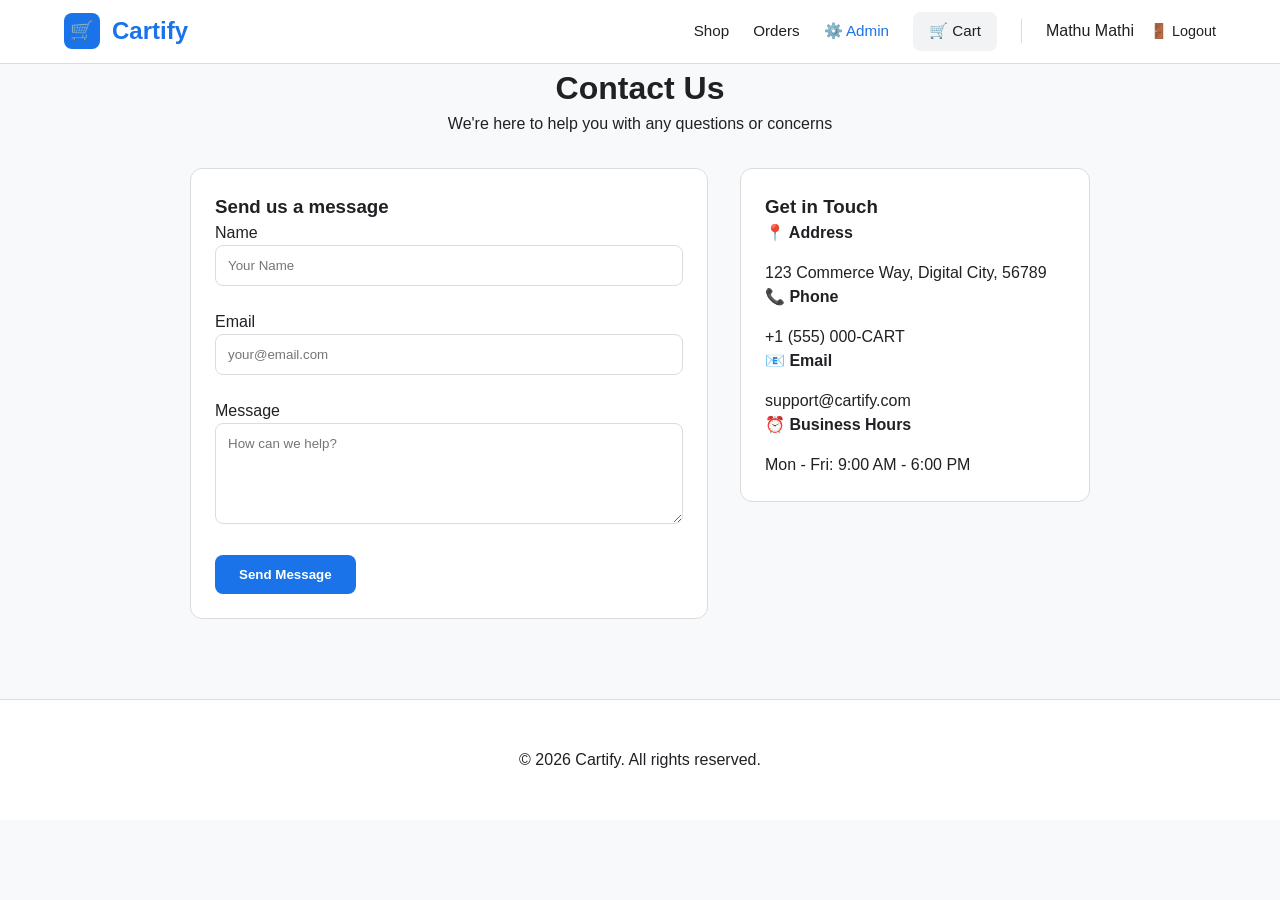
==== commit 6042c34e: "Final Branding Update: Removed all MicroShop references and standardized on Cartify" ====
--- a/src/contact.html
+++ b/src/contact.html
@@ -5,40 +5,6 @@
     <meta name="viewport" content="width=device-width, initial-scale=1.0">
     <title>Contact Us - Cartify</title>
     <link rel="stylesheet" href="style.css">
-    <style>
-        .contact-container {
-            max-width: 800px;
-            margin: 4rem auto;
-            background: white;
-            padding: 3rem;
-            border-radius: 12px;
-            border: 1px solid var(--border);
-        }
-        .contact-info-grid {
-            display: grid;
-            grid-template-columns: repeat(auto-fit, minmax(200px, 1fr));
-            gap: 2rem;
-            margin-bottom: 3rem;
-        }
-        .info-item h4 {
-            color: var(--primary);
-            margin-bottom: 0.5rem;
-        }
-        .form-group {
-            margin-bottom: 1.5rem;
-        }
-        .form-group label {
-            display: block;
-            margin-bottom: 0.5rem;
-            font-weight: 500;
-        }
-        .form-group input, .form-group textarea {
-            width: 100%;
-            padding: 0.75rem;
-            border: 1px solid var(--border);
-            border-radius: 6px;
-        }
-    </style>
 </head>
 <body>
     <header>
@@ -50,56 +16,64 @@
             <nav>
                 <a href="products.html">Shop</a>
                 <a href="orders.html">Orders</a>
+                <a href="admin.html" class="text-primary">⚙️ Admin</a>
                 <a href="cart.html" class="cart-btn">
                     🛒 Cart
                     <span class="cart-count">0</span>
                 </a>
+                <div class="user-profile">
+                    <span class="text-muted">Mathu Mathi</span>
+                    <a href="#" class="logout-btn">🚪 Logout</a>
+                </div>
             </nav>
         </div>
     </header>
 
     <main class="container">
-        <div class="contact-container">
-            <h1 class="mb-3 text-center">Contact Us</h1>
-            <p class="text-muted text-center mb-5">Have questions? We're here to help you 24/7.</p>
+        <div class="section-header mt-5 text-center">
+            <h1>Contact Us</h1>
+            <p class="text-muted">We're here to help you with any questions or concerns</p>
+        </div>
 
-            <div class="contact-info-grid">
-                <div class="info-item">
-                    <h4>📧 Email Support</h4>
-                    <p>support@cartify.com</p>
-                    <p>sales@cartify.com</p>
+        <div class="cart-layout" style="max-width: 900px; margin: 0 auto">
+            <div class="cart-card">
+                <h3>Send us a message</h3>
+                <form id="contact-form" class="mt-3">
+                    <div class="mb-3">
+                        <label class="text-muted d-block mb-1">Name</label>
+                        <input type="text" placeholder="Your Name" style="width: 100%; padding: 0.75rem; border: 1px solid var(--border); border-radius: 8px">
+                    </div>
+                    <div class="mb-3">
+                        <label class="text-muted d-block mb-1">Email</label>
+                        <input type="email" placeholder="your@email.com" style="width: 100%; padding: 0.75rem; border: 1px solid var(--border); border-radius: 8px">
+                    </div>
+                    <div class="mb-3">
+                        <label class="text-muted d-block mb-1">Message</label>
+                        <textarea rows="5" placeholder="How can we help?" style="width: 100%; padding: 0.75rem; border: 1px solid var(--border); border-radius: 8px; font-family: inherit"></textarea>
+                    </div>
+                    <button type="submit" class="btn btn-primary w-100">Send Message</button>
+                </form>
+            </div>
+
+            <div class="cart-card">
+                <h3>Get in Touch</h3>
+                <div class="mt-3">
+                    <p class="mb-2"><strong>📍 Address</strong></p>
+                    <p class="text-muted">123 Commerce Way, Digital City, 56789</p>
                 </div>
-                <div class="info-item">
-                    <h4>📞 Phone</h4>
-                    <p>+1 (555) 123-4567</p>
-                    <p>Mon - Fri, 9am - 6pm</p>
+                <div class="mt-3">
+                    <p class="mb-2"><strong>📞 Phone</strong></p>
+                    <p class="text-muted">+1 (555) 000-CART</p>
                 </div>
-                <div class="info-item">
-                    <h4>📍 Office</h4>
-                    <p>123 DevOps Lane</p>
-                    <p>Cloud City, CA 94105</p>
+                <div class="mt-3">
+                    <p class="mb-2"><strong>📧 Email</strong></p>
+                    <p class="text-muted">support@cartify.com</p>
+                </div>
+                <div class="mt-3">
+                    <p class="mb-2"><strong>⏰ Business Hours</strong></p>
+                    <p class="text-muted">Mon - Fri: 9:00 AM - 6:00 PM</p>
                 </div>
             </div>
-
-            <form>
-                <div class="form-group">
-                    <label>Full Name</label>
-                    <input type="text" placeholder="John Doe">
-                </div>
-                <div class="form-group">
-                    <label>Email Address</label>
-                    <input type="email" placeholder="john@example.com">
-                </div>
-                <div class="form-group">
-                    <label>Subject</label>
-                    <input type="text" placeholder="How can we help?">
-                </div>
-                <div class="form-group">
-                    <label>Message</label>
-                    <textarea rows="5" placeholder="Your message here..."></textarea>
-                </div>
-                <button type="button" class="btn btn-primary w-100" onclick="alert('Message sent! Our team will get back to you soon.')">Send Message</button>
-            </form>
         </div>
     </main>
 
@@ -110,5 +84,12 @@
     </footer>
 
     <script src="app.js"></script>
+    <script>
+        document.getElementById('contact-form').addEventListener('submit', (e) => {
+            e.preventDefault();
+            alert('Thank you for your message! Our team will get back to you soon.');
+            e.target.reset();
+        });
+    </script>
 </body>
 </html>
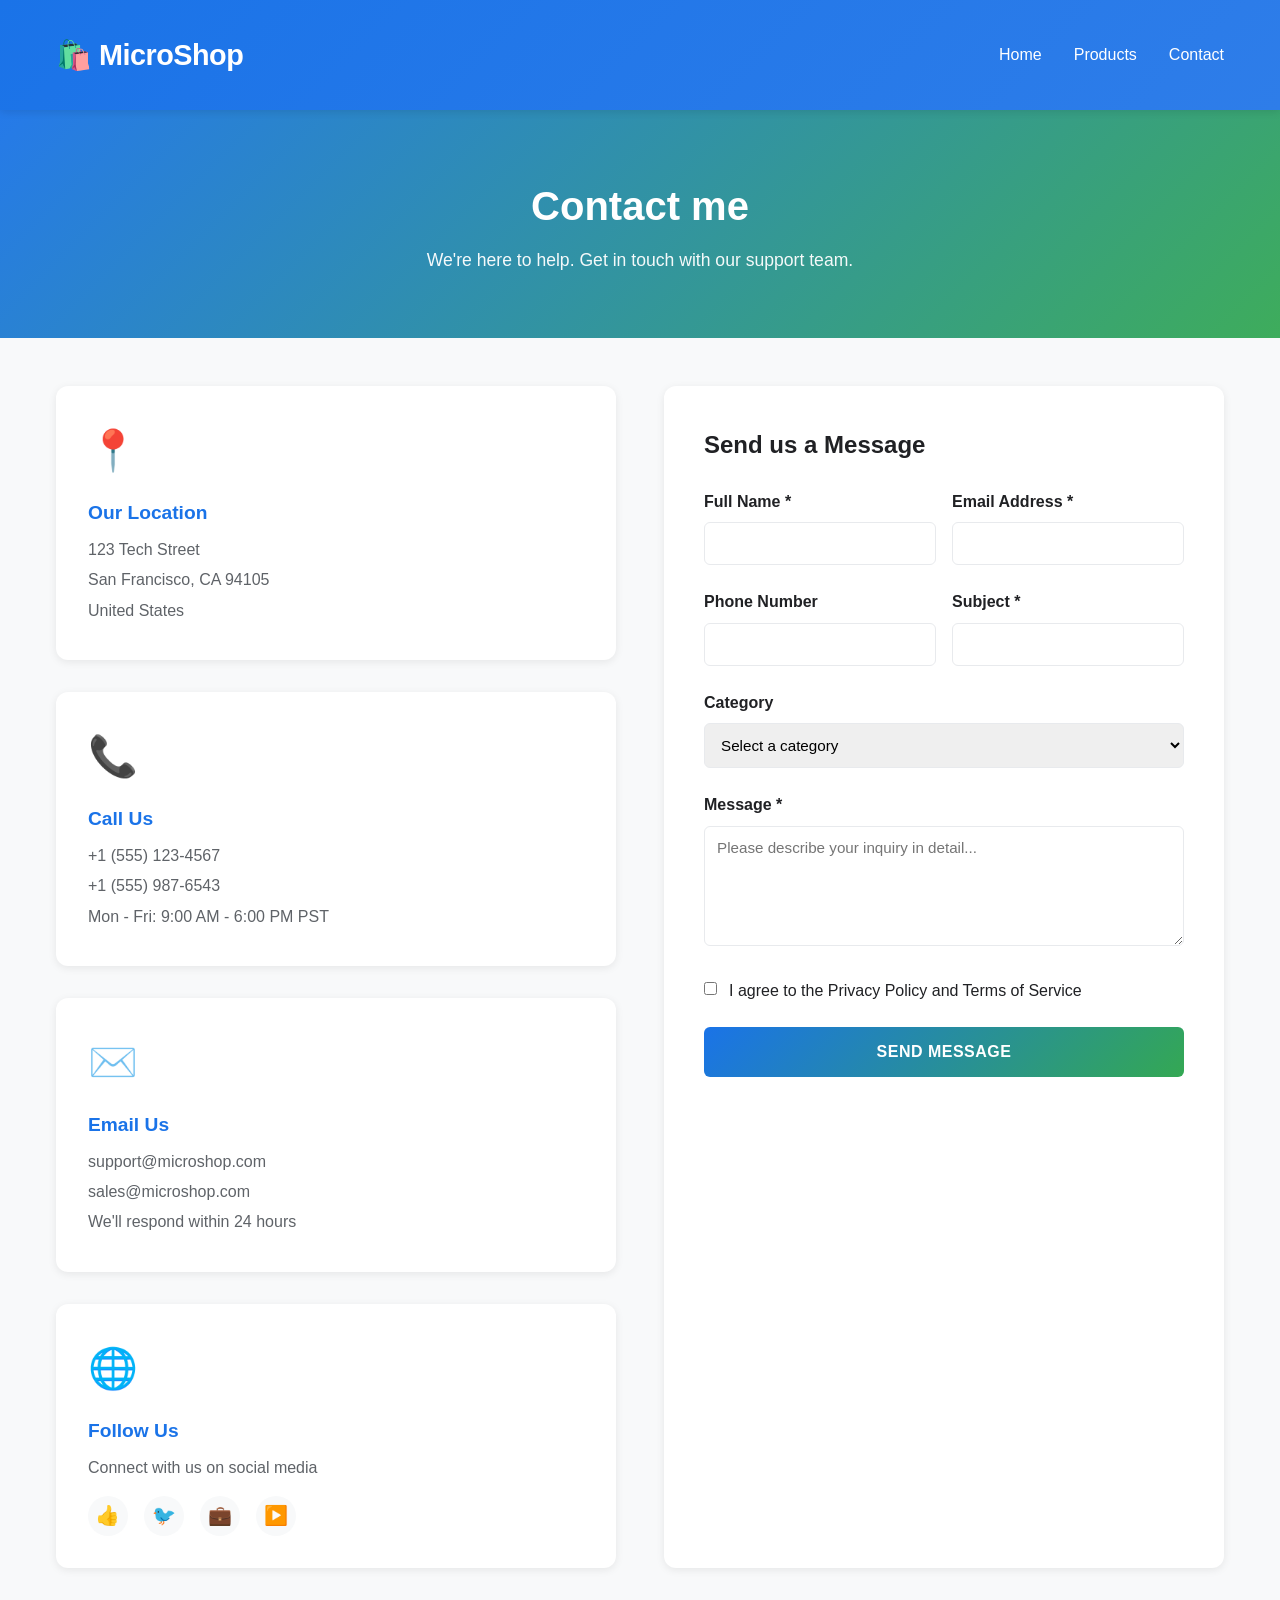
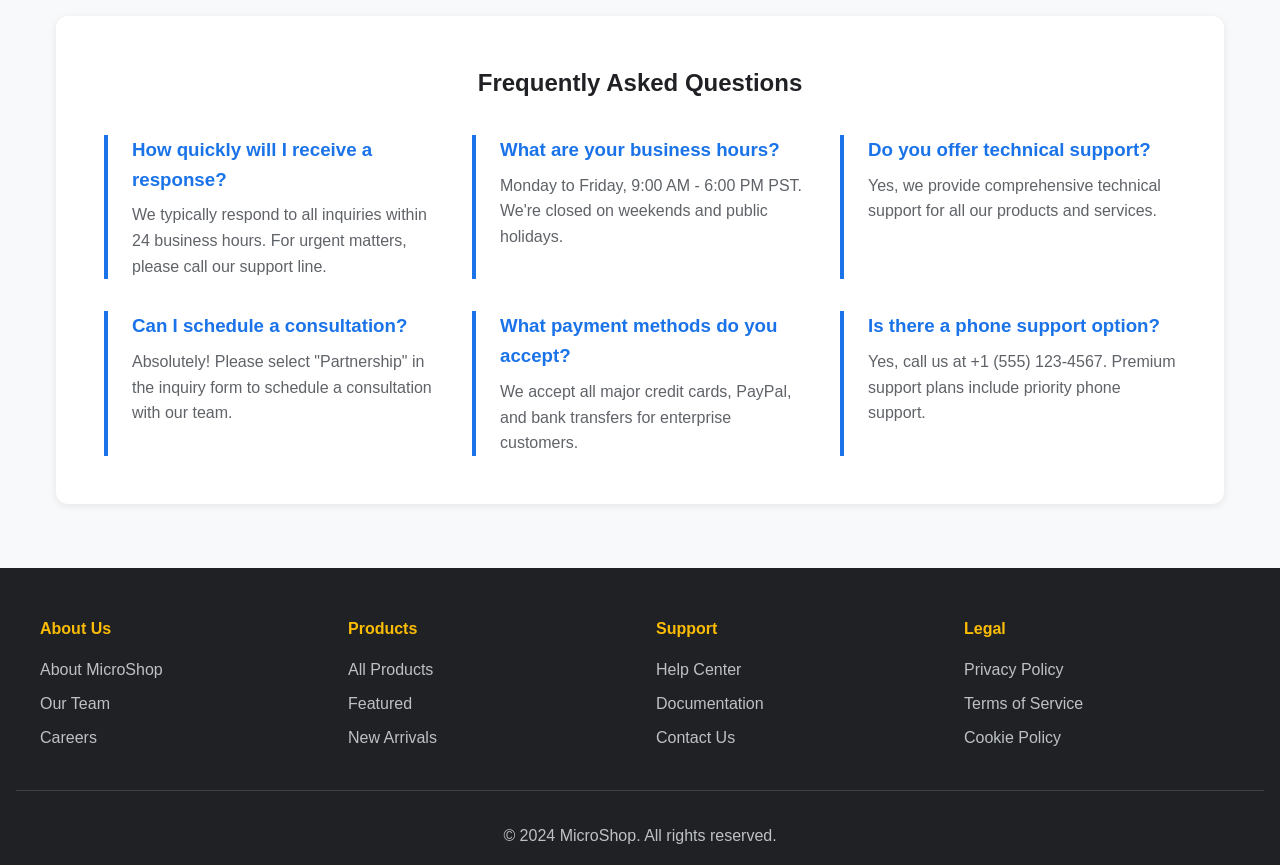
==== commit cb11ca6a: "contact" ====
--- a/src/contact.html
+++ b/src/contact.html
@@ -3,92 +3,614 @@
 <head>
     <meta charset="UTF-8">
     <meta name="viewport" content="width=device-width, initial-scale=1.0">
-    <title>Contact Us - Cartify</title>
-    <link rel="stylesheet" href="style.css">
+    <title>Contact meeee- MicroShop</title>
+    <style>
+        * {
+            margin: 0;
+            padding: 0;
+            box-sizing: border-box;
+        }
+
+        :root {
+            --primary-color: #1a73e8;
+            --secondary-color: #34a853;
+            --accent-color: #fbbc04;
+            --dark-bg: #202124;
+            --light-bg: #f8f9fa;
+            --text-primary: #202124;
+            --text-secondary: #5f6368;
+            --border-color: #e8eaed;
+        }
+
+        body {
+            font-family: 'Segoe UI', Tahoma, Geneva, Verdana, sans-serif;
+            background-color: var(--light-bg);
+            color: var(--text-primary);
+            line-height: 1.6;
+        }
+
+        /* Header & Navigation */
+        header {
+            background: linear-gradient(135deg, var(--primary-color) 0%, #2e7de9 100%);
+            color: white;
+            padding: 1rem 0;
+            position: sticky;
+            top: 0;
+            z-index: 100;
+            box-shadow: 0 2px 8px rgba(0, 0, 0, 0.1);
+        }
+
+        .header-content {
+            max-width: 1200px;
+            margin: 0 auto;
+            padding: 1rem;
+            display: flex;
+            justify-content: space-between;
+            align-items: center;
+        }
+
+        .logo {
+            font-size: 1.8rem;
+            font-weight: 700;
+            letter-spacing: -0.5px;
+        }
+
+        nav {
+            display: flex;
+            gap: 2rem;
+        }
+
+        nav a {
+            color: white;
+            text-decoration: none;
+            font-weight: 500;
+            transition: opacity 0.3s ease;
+            position: relative;
+        }
+
+        nav a:hover {
+            opacity: 0.8;
+        }
+
+        nav a::after {
+            content: '';
+            position: absolute;
+            bottom: -5px;
+            left: 0;
+            width: 0;
+            height: 2px;
+            background-color: var(--accent-color);
+            transition: width 0.3s ease;
+        }
+
+        nav a:hover::after {
+            width: 100%;
+        }
+
+        /* Hero Section */
+        .hero {
+            background: linear-gradient(135deg, rgba(26, 115, 232, 0.95) 0%, rgba(52, 168, 83, 0.95) 100%);
+            color: white;
+            padding: 4rem 1rem;
+            text-align: center;
+        }
+
+        .hero h1 {
+            font-size: 2.5rem;
+            margin-bottom: 0.5rem;
+        }
+
+        .hero p {
+            font-size: 1.1rem;
+            opacity: 0.95;
+        }
+
+        /* Main Content */
+        .contact-container {
+            max-width: 1200px;
+            margin: 3rem auto;
+            padding: 0 1rem;
+        }
+
+        .contact-content {
+            display: grid;
+            grid-template-columns: 1fr 1fr;
+            gap: 3rem;
+        }
+
+        /* Contact Info */
+        .contact-info {
+            display: flex;
+            flex-direction: column;
+            gap: 2rem;
+        }
+
+        .info-card {
+            background: white;
+            padding: 2rem;
+            border-radius: 12px;
+            box-shadow: 0 2px 8px rgba(0, 0, 0, 0.08);
+            transition: all 0.3s ease;
+        }
+
+        .info-card:hover {
+            transform: translateY(-4px);
+            box-shadow: 0 12px 24px rgba(0, 0, 0, 0.15);
+        }
+
+        .info-icon {
+            font-size: 2.5rem;
+            margin-bottom: 1rem;
+        }
+
+        .info-card h3 {
+            color: var(--primary-color);
+            margin-bottom: 0.5rem;
+            font-size: 1.2rem;
+        }
+
+        .info-card p {
+            color: var(--text-secondary);
+            margin-bottom: 0.3rem;
+        }
+
+        .social-links {
+            display: flex;
+            gap: 1rem;
+            margin-top: 1rem;
+        }
+
+        .social-link {
+            width: 40px;
+            height: 40px;
+            border-radius: 50%;
+            background: var(--light-bg);
+            display: flex;
+            align-items: center;
+            justify-content: center;
+            text-decoration: none;
+            font-size: 1.2rem;
+            transition: all 0.3s ease;
+        }
+
+        .social-link:hover {
+            background: var(--primary-color);
+            color: white;
+            transform: translateY(-4px);
+        }
+
+        /* Form Section */
+        .contact-form {
+            background: white;
+            padding: 2.5rem;
+            border-radius: 12px;
+            box-shadow: 0 2px 8px rgba(0, 0, 0, 0.08);
+        }
+
+        .contact-form h2 {
+            color: var(--text-primary);
+            margin-bottom: 1.5rem;
+            font-size: 1.5rem;
+        }
+
+        .form-group {
+            margin-bottom: 1.5rem;
+        }
+
+        .form-group label {
+            display: block;
+            margin-bottom: 0.5rem;
+            font-weight: 600;
+            color: var(--text-primary);
+        }
+
+        .form-group input,
+        .form-group textarea,
+        .form-group select {
+            width: 100%;
+            padding: 0.75rem;
+            border: 1px solid var(--border-color);
+            border-radius: 6px;
+            font-size: 0.95rem;
+            font-family: inherit;
+            transition: all 0.3s ease;
+        }
+
+        .form-group input:focus,
+        .form-group textarea:focus,
+        .form-group select:focus {
+            outline: none;
+            border-color: var(--primary-color);
+            box-shadow: 0 0 0 3px rgba(26, 115, 232, 0.1);
+        }
+
+        .form-row {
+            display: grid;
+            grid-template-columns: 1fr 1fr;
+            gap: 1rem;
+        }
+
+        .form-group textarea {
+            resize: vertical;
+            min-height: 120px;
+        }
+
+        .checkbox-group {
+            display: flex;
+            align-items: flex-start;
+            gap: 0.75rem;
+            margin-bottom: 1.5rem;
+        }
+
+        .checkbox-group input[type="checkbox"] {
+            width: auto;
+            margin-top: 0.3rem;
+            cursor: pointer;
+        }
+
+        .checkbox-group label {
+            margin-bottom: 0;
+            cursor: pointer;
+        }
+
+        .submit-btn {
+            width: 100%;
+            padding: 1rem;
+            background: linear-gradient(135deg, var(--primary-color), var(--secondary-color));
+            color: white;
+            border: none;
+            border-radius: 6px;
+            font-size: 1rem;
+            font-weight: 700;
+            cursor: pointer;
+            transition: all 0.3s ease;
+            text-transform: uppercase;
+            letter-spacing: 0.5px;
+        }
+
+        .submit-btn:hover {
+            transform: translateY(-2px);
+            box-shadow: 0 8px 16px rgba(26, 115, 232, 0.3);
+        }
+
+        .submit-btn:active {
+            transform: translateY(0);
+        }
+
+        /* Success Message */
+        .success-message {
+            display: none;
+            background: var(--secondary-color);
+            color: white;
+            padding: 1rem;
+            border-radius: 6px;
+            margin-bottom: 1.5rem;
+            text-align: center;
+        }
+
+        .success-message.show {
+            display: block;
+            animation: slideIn 0.3s ease;
+        }
+
+        @keyframes slideIn {
+            from {
+                opacity: 0;
+                transform: translateY(-10px);
+            }
+            to {
+                opacity: 1;
+                transform: translateY(0);
+            }
+        }
+
+        /* FAQ Section */
+        .faq-section {
+            background: white;
+            padding: 3rem;
+            border-radius: 12px;
+            margin-top: 3rem;
+            box-shadow: 0 2px 8px rgba(0, 0, 0, 0.08);
+        }
+
+        .faq-section h2 {
+            color: var(--text-primary);
+            margin-bottom: 2rem;
+            text-align: center;
+        }
+
+        .faq-grid {
+            display: grid;
+            grid-template-columns: repeat(auto-fit, minmax(300px, 1fr));
+            gap: 2rem;
+        }
+
+        .faq-item {
+            border-left: 4px solid var(--primary-color);
+            padding-left: 1.5rem;
+        }
+
+        .faq-item h3 {
+            color: var(--primary-color);
+            margin-bottom: 0.5rem;
+        }
+
+        .faq-item p {
+            color: var(--text-secondary);
+        }
+
+        /* Footer */
+        footer {
+            background-color: var(--dark-bg);
+            color: white;
+            padding: 3rem 1rem 1rem;
+            margin-top: 4rem;
+        }
+
+        .footer-content {
+            max-width: 1200px;
+            margin: 0 auto;
+            display: grid;
+            grid-template-columns: repeat(auto-fit, minmax(200px, 1fr));
+            gap: 2rem;
+            margin-bottom: 2rem;
+        }
+
+        .footer-section h4 {
+            margin-bottom: 1rem;
+            color: var(--accent-color);
+        }
+
+        .footer-section ul {
+            list-style: none;
+        }
+
+        .footer-section a {
+            color: #bdc1c6;
+            text-decoration: none;
+            display: block;
+            margin-bottom: 0.5rem;
+            transition: color 0.3s ease;
+        }
+
+        .footer-section a:hover {
+            color: white;
+        }
+
+        .footer-bottom {
+            text-align: center;
+            padding-top: 2rem;
+            border-top: 1px solid #424242;
+            color: #bdc1c6;
+        }
+
+        /* Responsive */
+        @media (max-width: 768px) {
+            .header-content {
+                flex-direction: column;
+                gap: 1rem;
+            }
+
+            nav {
+                gap: 1rem;
+            }
+
+            .hero h1 {
+                font-size: 1.8rem;
+            }
+
+            .contact-content {
+                grid-template-columns: 1fr;
+            }
+
+            .form-row {
+                grid-template-columns: 1fr;
+            }
+
+            .faq-grid {
+                grid-template-columns: 1fr;
+            }
+        }
+    </style>
 </head>
 <body>
     <header>
-        <div class="container nav-container">
-            <a href="index.html" class="logo-wrapper">
-                <div class="logo-icon">🛒</div>
-                <span>Cartify</span>
-            </a>
+        <div class="header-content">
+            <div class="logo">🛍️ MicroShop</div>
             <nav>
-                <a href="products.html">Shop</a>
-                <a href="orders.html">Orders</a>
-                <a href="admin.html" class="text-primary">⚙️ Admin</a>
-                <a href="cart.html" class="cart-btn">
-                    🛒 Cart
-                    <span class="cart-count">0</span>
-                </a>
-                <div class="user-profile">
-                    <span class="text-muted">Mathu Mathi</span>
-                    <a href="#" class="logout-btn">🚪 Logout</a>
-                </div>
+                <a href="index.html">Home</a>
+                <a href="products.html">Products</a>
+                <a href="contact.html">Contact</a>
             </nav>
         </div>
     </header>
 
-    <main class="container">
-        <div class="section-header mt-5 text-center">
-            <h1>Contact Us</h1>
-            <p class="text-muted">We're here to help you with any questions or concerns</p>
-        </div>
-
-        <div class="cart-layout" style="max-width: 900px; margin: 0 auto">
-            <div class="cart-card">
-                <h3>Send us a message</h3>
-                <form id="contact-form" class="mt-3">
-                    <div class="mb-3">
-                        <label class="text-muted d-block mb-1">Name</label>
-                        <input type="text" placeholder="Your Name" style="width: 100%; padding: 0.75rem; border: 1px solid var(--border); border-radius: 8px">
+    <section class="hero">
+        <h1>Contact me</h1>
+        <p>We're here to help. Get in touch with our support team.</p>
+    </section>
+
+    <div class="contact-container">
+        <div class="contact-content">
+            <!-- Contact Information -->
+            <div class="contact-info">
+                <div class="info-card">
+                    <div class="info-icon">📍</div>
+                    <h3>Our Location</h3>
+                    <p>123 Tech Street</p>
+                    <p>San Francisco, CA 94105</p>
+                    <p>United States</p>
+                </div>
+
+                <div class="info-card">
+                    <div class="info-icon">📞</div>
+                    <h3>Call Us</h3>
+                    <p>+1 (555) 123-4567</p>
+                    <p>+1 (555) 987-6543</p>
+                    <p>Mon - Fri: 9:00 AM - 6:00 PM PST</p>
+                </div>
+
+                <div class="info-card">
+                    <div class="info-icon">✉️</div>
+                    <h3>Email Us</h3>
+                    <p>support@microshop.com</p>
+                    <p>sales@microshop.com</p>
+                    <p>We'll respond within 24 hours</p>
+                </div>
+
+                <div class="info-card">
+                    <div class="info-icon">🌐</div>
+                    <h3>Follow Us</h3>
+                    <p>Connect with us on social media</p>
+                    <div class="social-links">
+                        <a href="#" class="social-link">👍</a>
+                        <a href="#" class="social-link">🐦</a>
+                        <a href="#" class="social-link">💼</a>
+                        <a href="#" class="social-link">▶️</a>
                     </div>
-                    <div class="mb-3">
-                        <label class="text-muted d-block mb-1">Email</label>
-                        <input type="email" placeholder="your@email.com" style="width: 100%; padding: 0.75rem; border: 1px solid var(--border); border-radius: 8px">
+                </div>
+            </div>
+
+            <!-- Contact Form -->
+            <div class="contact-form">
+                <h2>Send us a Message</h2>
+                <div class="success-message" id="successMessage">
+                    ✓ Thank you! Your message has been sent successfully.
+                </div>
+                <form id="contactForm">
+                    <div class="form-row">
+                        <div class="form-group">
+                            <label for="name">Full Name *</label>
+                            <input type="text" id="name" name="name" required>
+                        </div>
+                        <div class="form-group">
+                            <label for="email">Email Address *</label>
+                            <input type="email" id="email" name="email" required>
+                        </div>
                     </div>
-                    <div class="mb-3">
-                        <label class="text-muted d-block mb-1">Message</label>
-                        <textarea rows="5" placeholder="How can we help?" style="width: 100%; padding: 0.75rem; border: 1px solid var(--border); border-radius: 8px; font-family: inherit"></textarea>
+
+                    <div class="form-row">
+                        <div class="form-group">
+                            <label for="phone">Phone Number</label>
+                            <input type="tel" id="phone" name="phone">
+                        </div>
+                        <div class="form-group">
+                            <label for="subject">Subject *</label>
+                            <input type="text" id="subject" name="subject" required>
+                        </div>
                     </div>
-                    <button type="submit" class="btn btn-primary w-100">Send Message</button>
+
+                    <div class="form-group">
+                        <label for="category">Category</label>
+                        <select id="category" name="category">
+                            <option value="">Select a category</option>
+                            <option value="support">Technical Support</option>
+                            <option value="sales">Sales Inquiry</option>
+                            <option value="feedback">Feedback</option>
+                            <option value="partnership">Partnership</option>
+                            <option value="other">Other</option>
+                        </select>
+                    </div>
+
+                    <div class="form-group">
+                        <label for="message">Message *</label>
+                        <textarea id="message" name="message" required placeholder="Please describe your inquiry in detail..."></textarea>
+                    </div>
+
+                    <div class="checkbox-group">
+                        <input type="checkbox" id="privacy" name="privacy" required>
+                        <label for="privacy">I agree to the Privacy Policy and Terms of Service</label>
+                    </div>
+
+                    <button type="submit" class="submit-btn">Send Message</button>
                 </form>
             </div>
-
-            <div class="cart-card">
-                <h3>Get in Touch</h3>
-                <div class="mt-3">
-                    <p class="mb-2"><strong>📍 Address</strong></p>
-                    <p class="text-muted">123 Commerce Way, Digital City, 56789</p>
-                </div>
-                <div class="mt-3">
-                    <p class="mb-2"><strong>📞 Phone</strong></p>
-                    <p class="text-muted">+1 (555) 000-CART</p>
-                </div>
-                <div class="mt-3">
-                    <p class="mb-2"><strong>📧 Email</strong></p>
-                    <p class="text-muted">support@cartify.com</p>
-                </div>
-                <div class="mt-3">
-                    <p class="mb-2"><strong>⏰ Business Hours</strong></p>
-                    <p class="text-muted">Mon - Fri: 9:00 AM - 6:00 PM</p>
+        </div>
+    </div>
+
+    <!-- FAQ Section -->
+    <div class="contact-container">
+        <div class="faq-section">
+            <h2>Frequently Asked Questions</h2>
+            <div class="faq-grid">
+                <div class="faq-item">
+                    <h3>How quickly will I receive a response?</h3>
+                    <p>We typically respond to all inquiries within 24 business hours. For urgent matters, please call our support line.</p>
+                </div>
+                <div class="faq-item">
+                    <h3>What are your business hours?</h3>
+                    <p>Monday to Friday, 9:00 AM - 6:00 PM PST. We're closed on weekends and public holidays.</p>
+                </div>
+                <div class="faq-item">
+                    <h3>Do you offer technical support?</h3>
+                    <p>Yes, we provide comprehensive technical support for all our products and services.</p>
+                </div>
+                <div class="faq-item">
+                    <h3>Can I schedule a consultation?</h3>
+                    <p>Absolutely! Please select "Partnership" in the inquiry form to schedule a consultation with our team.</p>
+                </div>
+                <div class="faq-item">
+                    <h3>What payment methods do you accept?</h3>
+                    <p>We accept all major credit cards, PayPal, and bank transfers for enterprise customers.</p>
+                </div>
+                <div class="faq-item">
+                    <h3>Is there a phone support option?</h3>
+                    <p>Yes, call us at +1 (555) 123-4567. Premium support plans include priority phone support.</p>
                 </div>
             </div>
         </div>
-    </main>
+    </div>
 
     <footer>
-        <div class="container">
-            <p>&copy; 2026 Cartify. All rights reserved.</p>
+        <div class="footer-content">
+            <div class="footer-section">
+                <h4>About Us</h4>
+                <ul>
+                    <li><a href="#">About MicroShop</a></li>
+                    <li><a href="#">Our Team</a></li>
+                    <li><a href="#">Careers</a></li>
+                </ul>
+            </div>
+            <div class="footer-section">
+                <h4>Products</h4>
+                <ul>
+                    <li><a href="#">All Products</a></li>
+                    <li><a href="#">Featured</a></li>
+                    <li><a href="#">New Arrivals</a></li>
+                </ul>
+            </div>
+            <div class="footer-section">
+                <h4>Support</h4>
+                <ul>
+                    <li><a href="#">Help Center</a></li>
+                    <li><a href="#">Documentation</a></li>
+                    <li><a href="#">Contact Us</a></li>
+                </ul>
+            </div>
+            <div class="footer-section">
+                <h4>Legal</h4>
+                <ul>
+                    <li><a href="#">Privacy Policy</a></li>
+                    <li><a href="#">Terms of Service</a></li>
+                    <li><a href="#">Cookie Policy</a></li>
+                </ul>
+            </div>
+        </div>
+        <div class="footer-bottom">
+            <p>&copy; 2024 MicroShop. All rights reserved.</p>
         </div>
     </footer>
 
-    <script src="app.js"></script>
     <script>
-        document.getElementById('contact-form').addEventListener('submit', (e) => {
+        document.getElementById('contactForm').addEventListener('submit', function(e) {
             e.preventDefault();
-            alert('Thank you for your message! Our team will get back to you soon.');
-            e.target.reset();
+            const successMessage = document.getElementById('successMessage');
+            successMessage.classList.add('show');
+            this.reset();
+            
+            setTimeout(() => {
+                successMessage.classList.remove('show');
+            }, 5000);
         });
     </script>
 </body>
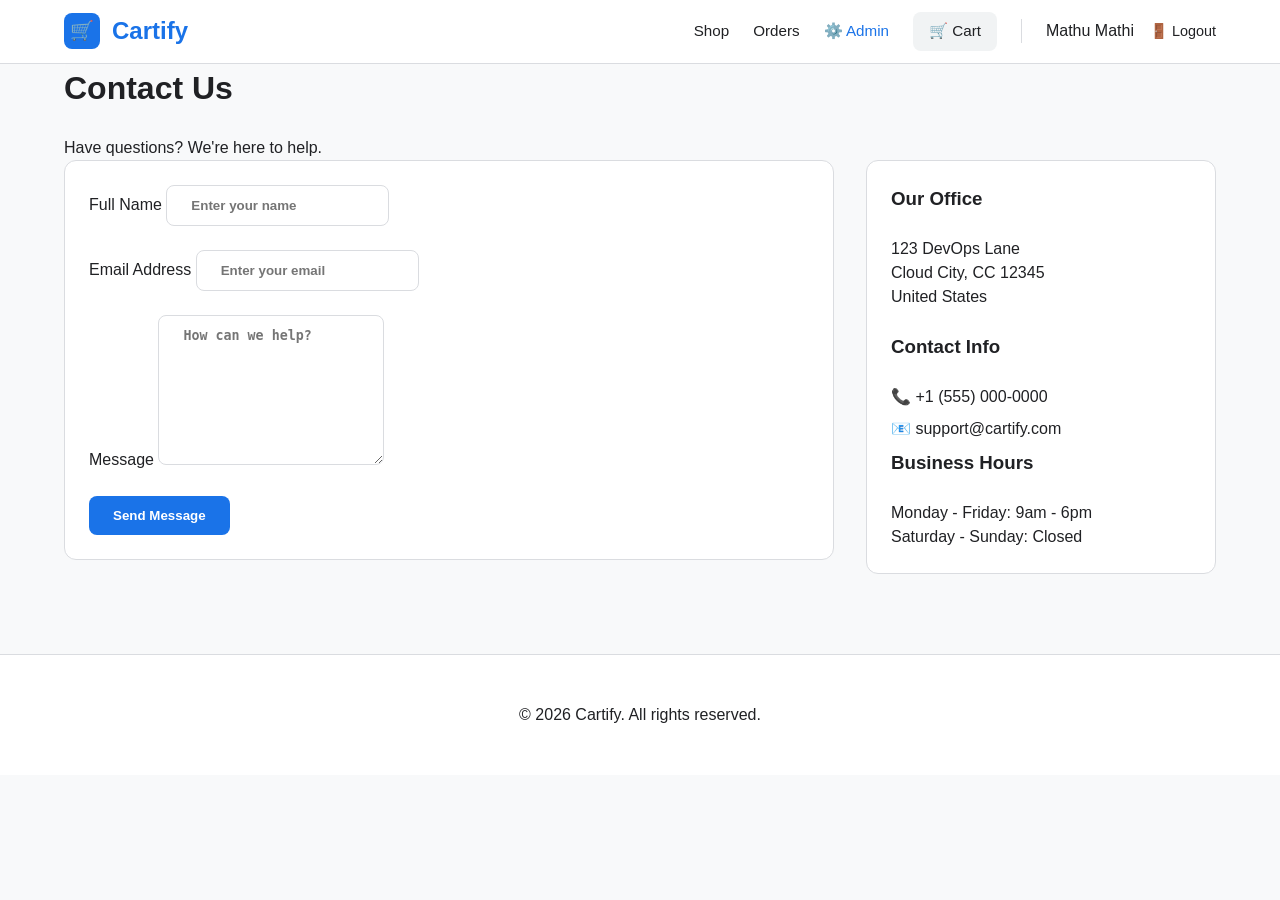
==== commit 4ab91314: "Final Brand Clean-up: Replaced all 'MicroShop' references with 'Cartify'" ====
--- a/src/contact.html
+++ b/src/contact.html
@@ -3,615 +3,81 @@
 <head>
     <meta charset="UTF-8">
     <meta name="viewport" content="width=device-width, initial-scale=1.0">
-    <title>Contact meeee- MicroShop</title>
-    <style>
-        * {
-            margin: 0;
-            padding: 0;
-            box-sizing: border-box;
-        }
-
-        :root {
-            --primary-color: #1a73e8;
-            --secondary-color: #34a853;
-            --accent-color: #fbbc04;
-            --dark-bg: #202124;
-            --light-bg: #f8f9fa;
-            --text-primary: #202124;
-            --text-secondary: #5f6368;
-            --border-color: #e8eaed;
-        }
-
-        body {
-            font-family: 'Segoe UI', Tahoma, Geneva, Verdana, sans-serif;
-            background-color: var(--light-bg);
-            color: var(--text-primary);
-            line-height: 1.6;
-        }
-
-        /* Header & Navigation */
-        header {
-            background: linear-gradient(135deg, var(--primary-color) 0%, #2e7de9 100%);
-            color: white;
-            padding: 1rem 0;
-            position: sticky;
-            top: 0;
-            z-index: 100;
-            box-shadow: 0 2px 8px rgba(0, 0, 0, 0.1);
-        }
-
-        .header-content {
-            max-width: 1200px;
-            margin: 0 auto;
-            padding: 1rem;
-            display: flex;
-            justify-content: space-between;
-            align-items: center;
-        }
-
-        .logo {
-            font-size: 1.8rem;
-            font-weight: 700;
-            letter-spacing: -0.5px;
-        }
-
-        nav {
-            display: flex;
-            gap: 2rem;
-        }
-
-        nav a {
-            color: white;
-            text-decoration: none;
-            font-weight: 500;
-            transition: opacity 0.3s ease;
-            position: relative;
-        }
-
-        nav a:hover {
-            opacity: 0.8;
-        }
-
-        nav a::after {
-            content: '';
-            position: absolute;
-            bottom: -5px;
-            left: 0;
-            width: 0;
-            height: 2px;
-            background-color: var(--accent-color);
-            transition: width 0.3s ease;
-        }
-
-        nav a:hover::after {
-            width: 100%;
-        }
-
-        /* Hero Section */
-        .hero {
-            background: linear-gradient(135deg, rgba(26, 115, 232, 0.95) 0%, rgba(52, 168, 83, 0.95) 100%);
-            color: white;
-            padding: 4rem 1rem;
-            text-align: center;
-        }
-
-        .hero h1 {
-            font-size: 2.5rem;
-            margin-bottom: 0.5rem;
-        }
-
-        .hero p {
-            font-size: 1.1rem;
-            opacity: 0.95;
-        }
-
-        /* Main Content */
-        .contact-container {
-            max-width: 1200px;
-            margin: 3rem auto;
-            padding: 0 1rem;
-        }
-
-        .contact-content {
-            display: grid;
-            grid-template-columns: 1fr 1fr;
-            gap: 3rem;
-        }
-
-        /* Contact Info */
-        .contact-info {
-            display: flex;
-            flex-direction: column;
-            gap: 2rem;
-        }
-
-        .info-card {
-            background: white;
-            padding: 2rem;
-            border-radius: 12px;
-            box-shadow: 0 2px 8px rgba(0, 0, 0, 0.08);
-            transition: all 0.3s ease;
-        }
-
-        .info-card:hover {
-            transform: translateY(-4px);
-            box-shadow: 0 12px 24px rgba(0, 0, 0, 0.15);
-        }
-
-        .info-icon {
-            font-size: 2.5rem;
-            margin-bottom: 1rem;
-        }
-
-        .info-card h3 {
-            color: var(--primary-color);
-            margin-bottom: 0.5rem;
-            font-size: 1.2rem;
-        }
-
-        .info-card p {
-            color: var(--text-secondary);
-            margin-bottom: 0.3rem;
-        }
-
-        .social-links {
-            display: flex;
-            gap: 1rem;
-            margin-top: 1rem;
-        }
-
-        .social-link {
-            width: 40px;
-            height: 40px;
-            border-radius: 50%;
-            background: var(--light-bg);
-            display: flex;
-            align-items: center;
-            justify-content: center;
-            text-decoration: none;
-            font-size: 1.2rem;
-            transition: all 0.3s ease;
-        }
-
-        .social-link:hover {
-            background: var(--primary-color);
-            color: white;
-            transform: translateY(-4px);
-        }
-
-        /* Form Section */
-        .contact-form {
-            background: white;
-            padding: 2.5rem;
-            border-radius: 12px;
-            box-shadow: 0 2px 8px rgba(0, 0, 0, 0.08);
-        }
-
-        .contact-form h2 {
-            color: var(--text-primary);
-            margin-bottom: 1.5rem;
-            font-size: 1.5rem;
-        }
-
-        .form-group {
-            margin-bottom: 1.5rem;
-        }
-
-        .form-group label {
-            display: block;
-            margin-bottom: 0.5rem;
-            font-weight: 600;
-            color: var(--text-primary);
-        }
-
-        .form-group input,
-        .form-group textarea,
-        .form-group select {
-            width: 100%;
-            padding: 0.75rem;
-            border: 1px solid var(--border-color);
-            border-radius: 6px;
-            font-size: 0.95rem;
-            font-family: inherit;
-            transition: all 0.3s ease;
-        }
-
-        .form-group input:focus,
-        .form-group textarea:focus,
-        .form-group select:focus {
-            outline: none;
-            border-color: var(--primary-color);
-            box-shadow: 0 0 0 3px rgba(26, 115, 232, 0.1);
-        }
-
-        .form-row {
-            display: grid;
-            grid-template-columns: 1fr 1fr;
-            gap: 1rem;
-        }
-
-        .form-group textarea {
-            resize: vertical;
-            min-height: 120px;
-        }
-
-        .checkbox-group {
-            display: flex;
-            align-items: flex-start;
-            gap: 0.75rem;
-            margin-bottom: 1.5rem;
-        }
-
-        .checkbox-group input[type="checkbox"] {
-            width: auto;
-            margin-top: 0.3rem;
-            cursor: pointer;
-        }
-
-        .checkbox-group label {
-            margin-bottom: 0;
-            cursor: pointer;
-        }
-
-        .submit-btn {
-            width: 100%;
-            padding: 1rem;
-            background: linear-gradient(135deg, var(--primary-color), var(--secondary-color));
-            color: white;
-            border: none;
-            border-radius: 6px;
-            font-size: 1rem;
-            font-weight: 700;
-            cursor: pointer;
-            transition: all 0.3s ease;
-            text-transform: uppercase;
-            letter-spacing: 0.5px;
-        }
-
-        .submit-btn:hover {
-            transform: translateY(-2px);
-            box-shadow: 0 8px 16px rgba(26, 115, 232, 0.3);
-        }
-
-        .submit-btn:active {
-            transform: translateY(0);
-        }
-
-        /* Success Message */
-        .success-message {
-            display: none;
-            background: var(--secondary-color);
-            color: white;
-            padding: 1rem;
-            border-radius: 6px;
-            margin-bottom: 1.5rem;
-            text-align: center;
-        }
-
-        .success-message.show {
-            display: block;
-            animation: slideIn 0.3s ease;
-        }
-
-        @keyframes slideIn {
-            from {
-                opacity: 0;
-                transform: translateY(-10px);
-            }
-            to {
-                opacity: 1;
-                transform: translateY(0);
-            }
-        }
-
-        /* FAQ Section */
-        .faq-section {
-            background: white;
-            padding: 3rem;
-            border-radius: 12px;
-            margin-top: 3rem;
-            box-shadow: 0 2px 8px rgba(0, 0, 0, 0.08);
-        }
-
-        .faq-section h2 {
-            color: var(--text-primary);
-            margin-bottom: 2rem;
-            text-align: center;
-        }
-
-        .faq-grid {
-            display: grid;
-            grid-template-columns: repeat(auto-fit, minmax(300px, 1fr));
-            gap: 2rem;
-        }
-
-        .faq-item {
-            border-left: 4px solid var(--primary-color);
-            padding-left: 1.5rem;
-        }
-
-        .faq-item h3 {
-            color: var(--primary-color);
-            margin-bottom: 0.5rem;
-        }
-
-        .faq-item p {
-            color: var(--text-secondary);
-        }
-
-        /* Footer */
-        footer {
-            background-color: var(--dark-bg);
-            color: white;
-            padding: 3rem 1rem 1rem;
-            margin-top: 4rem;
-        }
-
-        .footer-content {
-            max-width: 1200px;
-            margin: 0 auto;
-            display: grid;
-            grid-template-columns: repeat(auto-fit, minmax(200px, 1fr));
-            gap: 2rem;
-            margin-bottom: 2rem;
-        }
-
-        .footer-section h4 {
-            margin-bottom: 1rem;
-            color: var(--accent-color);
-        }
-
-        .footer-section ul {
-            list-style: none;
-        }
-
-        .footer-section a {
-            color: #bdc1c6;
-            text-decoration: none;
-            display: block;
-            margin-bottom: 0.5rem;
-            transition: color 0.3s ease;
-        }
-
-        .footer-section a:hover {
-            color: white;
-        }
-
-        .footer-bottom {
-            text-align: center;
-            padding-top: 2rem;
-            border-top: 1px solid #424242;
-            color: #bdc1c6;
-        }
-
-        /* Responsive */
-        @media (max-width: 768px) {
-            .header-content {
-                flex-direction: column;
-                gap: 1rem;
-            }
-
-            nav {
-                gap: 1rem;
-            }
-
-            .hero h1 {
-                font-size: 1.8rem;
-            }
-
-            .contact-content {
-                grid-template-columns: 1fr;
-            }
-
-            .form-row {
-                grid-template-columns: 1fr;
-            }
-
-            .faq-grid {
-                grid-template-columns: 1fr;
-            }
-        }
-    </style>
+    <title>Contact Us - Cartify</title>
+    <link rel="stylesheet" href="style.css">
 </head>
 <body>
     <header>
-        <div class="header-content">
-            <div class="logo">🛍️ MicroShop</div>
+        <div class="container nav-container">
+            <a href="index.html" class="logo-wrapper">
+                <div class="logo-icon">🛒</div>
+                <span>Cartify</span>
+            </a>
             <nav>
-                <a href="index.html">Home</a>
-                <a href="products.html">Products</a>
-                <a href="contact.html">Contact</a>
+                <a href="products.html">Shop</a>
+                <a href="orders.html">Orders</a>
+                <a href="admin.html" class="text-primary">⚙️ Admin</a>
+                <a href="cart.html" class="cart-btn">
+                    🛒 Cart
+                    <span class="cart-count">0</span>
+                </a>
+                <div class="user-profile">
+                    <span class="text-muted">Mathu Mathi</span>
+                    <a href="#" class="logout-btn">🚪 Logout</a>
+                </div>
             </nav>
         </div>
     </header>
 
-    <section class="hero">
-        <h1>Contact me</h1>
-        <p>We're here to help. Get in touch with our support team.</p>
-    </section>
+    <main class="container">
+        <h1 class="mt-5 mb-3">Contact Us</h1>
+        <p class="text-muted mb-4">Have questions? We're here to help.</p>
 
-    <div class="contact-container">
-        <div class="contact-content">
-            <!-- Contact Information -->
-            <div class="contact-info">
-                <div class="info-card">
-                    <div class="info-icon">📍</div>
-                    <h3>Our Location</h3>
-                    <p>123 Tech Street</p>
-                    <p>San Francisco, CA 94105</p>
-                    <p>United States</p>
-                </div>
-
-                <div class="info-card">
-                    <div class="info-icon">📞</div>
-                    <h3>Call Us</h3>
-                    <p>+1 (555) 123-4567</p>
-                    <p>+1 (555) 987-6543</p>
-                    <p>Mon - Fri: 9:00 AM - 6:00 PM PST</p>
-                </div>
-
-                <div class="info-card">
-                    <div class="info-icon">✉️</div>
-                    <h3>Email Us</h3>
-                    <p>support@microshop.com</p>
-                    <p>sales@microshop.com</p>
-                    <p>We'll respond within 24 hours</p>
-                </div>
-
-                <div class="info-card">
-                    <div class="info-icon">🌐</div>
-                    <h3>Follow Us</h3>
-                    <p>Connect with us on social media</p>
-                    <div class="social-links">
-                        <a href="#" class="social-link">👍</a>
-                        <a href="#" class="social-link">🐦</a>
-                        <a href="#" class="social-link">💼</a>
-                        <a href="#" class="social-link">▶️</a>
+        <div class="cart-layout">
+            <div class="cart-card">
+                <form id="contact-form" onsubmit="event.preventDefault(); alert('Message sent successfully!');">
+                    <div class="mb-3">
+                        <label class="text-muted mb-1 d-block">Full Name</label>
+                        <input type="text" class="btn btn-outline w-100 text-left" style="text-align: left; cursor: text" placeholder="Enter your name" required>
                     </div>
-                </div>
+                    <div class="mb-3">
+                        <label class="text-muted mb-1 d-block">Email Address</label>
+                        <input type="email" class="btn btn-outline w-100 text-left" style="text-align: left; cursor: text" placeholder="Enter your email" required>
+                    </div>
+                    <div class="mb-3">
+                        <label class="text-muted mb-1 d-block">Message</label>
+                        <textarea class="btn btn-outline w-100 text-left" style="text-align: left; cursor: text; min-height: 150px" placeholder="How can we help?" required></textarea>
+                    </div>
+                    <button type="submit" class="btn btn-primary w-100">Send Message</button>
+                </form>
             </div>
 
-            <!-- Contact Form -->
-            <div class="contact-form">
-                <h2>Send us a Message</h2>
-                <div class="success-message" id="successMessage">
-                    ✓ Thank you! Your message has been sent successfully.
-                </div>
-                <form id="contactForm">
-                    <div class="form-row">
-                        <div class="form-group">
-                            <label for="name">Full Name *</label>
-                            <input type="text" id="name" name="name" required>
-                        </div>
-                        <div class="form-group">
-                            <label for="email">Email Address *</label>
-                            <input type="email" id="email" name="email" required>
-                        </div>
-                    </div>
-
-                    <div class="form-row">
-                        <div class="form-group">
-                            <label for="phone">Phone Number</label>
-                            <input type="tel" id="phone" name="phone">
-                        </div>
-                        <div class="form-group">
-                            <label for="subject">Subject *</label>
-                            <input type="text" id="subject" name="subject" required>
-                        </div>
-                    </div>
-
-                    <div class="form-group">
-                        <label for="category">Category</label>
-                        <select id="category" name="category">
-                            <option value="">Select a category</option>
-                            <option value="support">Technical Support</option>
-                            <option value="sales">Sales Inquiry</option>
-                            <option value="feedback">Feedback</option>
-                            <option value="partnership">Partnership</option>
-                            <option value="other">Other</option>
-                        </select>
-                    </div>
-
-                    <div class="form-group">
-                        <label for="message">Message *</label>
-                        <textarea id="message" name="message" required placeholder="Please describe your inquiry in detail..."></textarea>
-                    </div>
-
-                    <div class="checkbox-group">
-                        <input type="checkbox" id="privacy" name="privacy" required>
-                        <label for="privacy">I agree to the Privacy Policy and Terms of Service</label>
-                    </div>
-
-                    <button type="submit" class="submit-btn">Send Message</button>
-                </form>
-            </div>
-        </div>
-    </div>
-
-    <!-- FAQ Section -->
-    <div class="contact-container">
-        <div class="faq-section">
-            <h2>Frequently Asked Questions</h2>
-            <div class="faq-grid">
-                <div class="faq-item">
-                    <h3>How quickly will I receive a response?</h3>
-                    <p>We typically respond to all inquiries within 24 business hours. For urgent matters, please call our support line.</p>
-                </div>
-                <div class="faq-item">
-                    <h3>What are your business hours?</h3>
-                    <p>Monday to Friday, 9:00 AM - 6:00 PM PST. We're closed on weekends and public holidays.</p>
-                </div>
-                <div class="faq-item">
-                    <h3>Do you offer technical support?</h3>
-                    <p>Yes, we provide comprehensive technical support for all our products and services.</p>
-                </div>
-                <div class="faq-item">
-                    <h3>Can I schedule a consultation?</h3>
-                    <p>Absolutely! Please select "Partnership" in the inquiry form to schedule a consultation with our team.</p>
-                </div>
-                <div class="faq-item">
-                    <h3>What payment methods do you accept?</h3>
-                    <p>We accept all major credit cards, PayPal, and bank transfers for enterprise customers.</p>
-                </div>
-                <div class="faq-item">
-                    <h3>Is there a phone support option?</h3>
-                    <p>Yes, call us at +1 (555) 123-4567. Premium support plans include priority phone support.</p>
+            <div class="cart-card">
+                <h3 class="mb-3">Our Office</h3>
+                <p class="text-muted mb-3">
+                    123 DevOps Lane<br>
+                    Cloud City, CC 12345<br>
+                    United States
+                </p>
+                <h3 class="mb-3">Contact Info</h3>
+                <p class="text-muted mb-1">📞 +1 (555) 000-0000</p>
+                <p class="text-muted mb-1">📧 support@cartify.com</p>
+                
+                <div class="mt-4">
+                    <h3 class="mb-3">Business Hours</h3>
+                    <p class="text-muted">Monday - Friday: 9am - 6pm</p>
+                    <p class="text-muted">Saturday - Sunday: Closed</p>
                 </div>
             </div>
         </div>
-    </div>
+    </main>
 
     <footer>
-        <div class="footer-content">
-            <div class="footer-section">
-                <h4>About Us</h4>
-                <ul>
-                    <li><a href="#">About MicroShop</a></li>
-                    <li><a href="#">Our Team</a></li>
-                    <li><a href="#">Careers</a></li>
-                </ul>
-            </div>
-            <div class="footer-section">
-                <h4>Products</h4>
-                <ul>
-                    <li><a href="#">All Products</a></li>
-                    <li><a href="#">Featured</a></li>
-                    <li><a href="#">New Arrivals</a></li>
-                </ul>
-            </div>
-            <div class="footer-section">
-                <h4>Support</h4>
-                <ul>
-                    <li><a href="#">Help Center</a></li>
-                    <li><a href="#">Documentation</a></li>
-                    <li><a href="#">Contact Us</a></li>
-                </ul>
-            </div>
-            <div class="footer-section">
-                <h4>Legal</h4>
-                <ul>
-                    <li><a href="#">Privacy Policy</a></li>
-                    <li><a href="#">Terms of Service</a></li>
-                    <li><a href="#">Cookie Policy</a></li>
-                </ul>
-            </div>
-        </div>
-        <div class="footer-bottom">
-            <p>&copy; 2024 MicroShop. All rights reserved.</p>
+        <div class="container">
+            <p>&copy; 2026 Cartify. All rights reserved.</p>
         </div>
     </footer>
 
-    <script>
-        document.getElementById('contactForm').addEventListener('submit', function(e) {
-            e.preventDefault();
-            const successMessage = document.getElementById('successMessage');
-            successMessage.classList.add('show');
-            this.reset();
-            
-            setTimeout(() => {
-                successMessage.classList.remove('show');
-            }, 5000);
-        });
-    </script>
+    <script src="app.js"></script>
 </body>
 </html>
--- a/src/style.css
+++ b/src/style.css
@@ -0,0 +1,661 @@
+/* Cartify - Premium Ecommerce Design System */
+@import url('https://fonts.googleapis.com/css2?family=Inter:wght@300;400;500;600;700&display=swap');
+
+:root {
+    --primary: #1a73e8;
+    --primary-hover: #1557b0;
+    --secondary: #34a853;
+    --accent: #fbbc04;
+    --bg-light: #f8f9fa;
+    --bg-white: #ffffff;
+    --text-main: #202124;
+    --text-muted: #5f6368;
+    --border: #dadce0;
+    --shadow-sm: 0 1px 3px rgba(0,0,0,0.12), 0 1px 2px rgba(0,0,0,0.24);
+    --shadow-md: 0 4px 6px -1px rgba(0,0,0,0.1), 0 2px 4px -1px rgba(0,0,0,0.06);
+    --radius: 12px;
+    --transition: all 0.3s cubic-bezier(0.4, 0, 0.2, 1);
+}
+
+* {
+    margin: 0;
+    padding: 0;
+    box-sizing: border-box;
+}
+
+body {
+    font-family: 'Inter', sans-serif;
+    background-color: var(--bg-light);
+    color: var(--text-main);
+    line-height: 1.5;
+    -webkit-font-smoothing: antialiased;
+}
+
+/* Layout */
+.container {
+    max-width: 1200px;
+    margin: 0 auto;
+    padding: 0 1.5rem;
+}
+
+/* Header */
+header {
+    background-color: var(--bg-white);
+    border-bottom: 1px solid var(--border);
+    position: sticky;
+    top: 0;
+    z-index: 1000;
+    padding: 0.75rem 0;
+}
+
+.nav-container {
+    display: flex;
+    justify-content: space-between;
+    align-items: center;
+}
+
+.logo-wrapper {
+    display: flex;
+    align-items: center;
+    gap: 0.75rem;
+    text-decoration: none;
+    color: var(--primary);
+    font-weight: 800;
+    font-size: 1.5rem;
+}
+
+.logo-icon {
+    background-color: var(--primary);
+    color: white;
+    width: 36px;
+    height: 36px;
+    display: flex;
+    align-items: center;
+    justify-content: center;
+    border-radius: 8px;
+    font-size: 1.2rem;
+}
+
+nav {
+    display: flex;
+    align-items: center;
+    gap: 1.5rem;
+}
+
+nav a {
+    text-decoration: none;
+    color: var(--text-main);
+    font-weight: 500;
+    font-size: 0.95rem;
+    transition: var(--transition);
+}
+
+nav a:hover {
+    color: var(--primary);
+}
+
+.cart-btn {
+    display: flex;
+    align-items: center;
+    gap: 0.5rem;
+    background: #f1f3f4;
+    padding: 0.5rem 1rem;
+    border-radius: 8px;
+    position: relative;
+}
+
+.cart-count {
+    background-color: #d93025;
+    color: white;
+    font-size: 0.7rem;
+    padding: 2px 6px;
+    border-radius: 10px;
+    position: absolute;
+    top: -5px;
+    right: -5px;
+    font-weight: 700;
+}
+
+.user-profile {
+    display: flex;
+    align-items: center;
+    gap: 1rem;
+    padding-left: 1.5rem;
+    border-left: 1px solid var(--border);
+}
+
+.logout-btn {
+    display: flex;
+    align-items: center;
+    gap: 0.4rem;
+    color: var(--text-main);
+    text-decoration: none;
+    font-size: 0.9rem;
+}
+
+/* Hero Section */
+.hero-banner {
+    background: linear-gradient(135deg, #1a73e8 0%, #4285f4 100%);
+    color: white;
+    padding: 4rem 0;
+    margin-bottom: 3rem;
+}
+
+.hero-content h1 {
+    font-size: 3rem;
+    font-weight: 700;
+    margin-bottom: 1rem;
+}
+
+.hero-content p {
+    font-size: 1.2rem;
+    opacity: 0.9;
+}
+
+/* Categories */
+.section-header {
+    margin-bottom: 2rem;
+}
+
+.category-grid {
+    display: grid;
+    grid-template-columns: repeat(auto-fill, minmax(260px, 1fr));
+    gap: 1.5rem;
+}
+
+.category-card {
+    background: var(--bg-white);
+    padding: 2.5rem 1.5rem;
+    border-radius: var(--radius);
+    text-align: center;
+    border: 1px solid var(--border);
+    transition: var(--transition);
+    cursor: pointer;
+    text-decoration: none;
+    color: inherit;
+}
+
+.category-card:hover {
+    transform: translateY(-5px);
+    box-shadow: var(--shadow-md);
+    border-color: var(--primary);
+}
+
+.category-icon {
+    font-size: 2.5rem;
+    margin-bottom: 1.5rem;
+    display: block;
+}
+
+.category-card h3 {
+    font-size: 1.1rem;
+    margin-bottom: 0.4rem;
+}
+
+.category-card span {
+    font-size: 0.85rem;
+    color: var(--text-muted);
+}
+
+/* Product Cards */
+.product-grid {
+    display: grid;
+    grid-template-columns: repeat(auto-fill, minmax(240px, 1fr));
+    gap: 1.5rem;
+}
+
+.product-card {
+    background: var(--bg-white);
+    border-radius: var(--radius);
+    border: 1px solid var(--border);
+    overflow: hidden;
+    transition: var(--transition);
+}
+
+.product-card:hover {
+    box-shadow: var(--shadow-md);
+}
+
+.product-img-wrapper {
+    height: 200px;
+    background: #f8f9fa;
+    display: flex;
+    align-items: center;
+    justify-content: center;
+    position: relative;
+}
+
+.product-img-wrapper img {
+    max-width: 80%;
+    max-height: 80%;
+    object-fit: contain;
+}
+
+.category-tag {
+    position: absolute;
+    top: 1rem;
+    right: 1rem;
+    background: #e8f0fe;
+    color: var(--primary);
+    padding: 0.25rem 0.75rem;
+    border-radius: 4px;
+    font-size: 0.75rem;
+    font-weight: 600;
+}
+
+.product-info {
+    padding: 1.5rem;
+}
+
+.product-info h3 {
+    font-size: 1rem;
+    margin-bottom: 0.5rem;
+}
+
+.rating {
+    color: #fbbc04;
+    font-size: 0.85rem;
+    margin-bottom: 0.5rem;
+    display: flex;
+    align-items: center;
+    gap: 0.25rem;
+}
+
+.rating span {
+    color: var(--text-muted);
+}
+
+.product-desc {
+    font-size: 0.85rem;
+    color: var(--text-muted);
+    margin-bottom: 1rem;
+    display: -webkit-box;
+    -webkit-line-clamp: 2;
+    -webkit-box-orient: vertical;
+    overflow: hidden;
+}
+
+.product-footer {
+    display: flex;
+    flex-direction: column;
+    gap: 1rem;
+}
+
+.price-stock {
+    display: flex;
+    justify-content: space-between;
+    align-items: center;
+}
+
+.price {
+    font-weight: 700;
+    font-size: 1.25rem;
+}
+
+.stock {
+    font-size: 0.75rem;
+    color: var(--text-muted);
+}
+
+.qty-control {
+    display: flex;
+    align-items: center;
+    background: #f1f3f4;
+    border-radius: 6px;
+    width: 100%;
+}
+
+.qty-control button {
+    background: none;
+    border: none;
+    padding: 0.5rem;
+    cursor: pointer;
+    font-size: 1rem;
+    flex: 1;
+}
+
+.qty-control span {
+    flex: 1;
+    text-align: center;
+    font-weight: 600;
+}
+
+.add-btn {
+    background-color: var(--primary);
+    color: white;
+    border: none;
+    padding: 0.75rem;
+    border-radius: 6px;
+    font-weight: 600;
+    cursor: pointer;
+    transition: var(--transition);
+}
+
+.add-btn:hover {
+    background-color: var(--primary-hover);
+}
+
+/* Cart Page */
+.cart-layout {
+    display: grid;
+    grid-template-columns: 1fr 350px;
+    gap: 2rem;
+    align-items: start;
+}
+
+.cart-card {
+    background: var(--bg-white);
+    border-radius: var(--radius);
+    border: 1px solid var(--border);
+    padding: 1.5rem;
+}
+
+.cart-item {
+    display: flex;
+    gap: 1.5rem;
+    padding: 1.5rem 0;
+    border-bottom: 1px solid var(--border);
+}
+
+.cart-item:last-child {
+    border-bottom: none;
+}
+
+.cart-item-img {
+    width: 100px;
+    height: 100px;
+    background: #f8f9fa;
+    border-radius: 8px;
+    display: flex;
+    align-items: center;
+    justify-content: center;
+}
+
+.cart-item-info {
+    flex: 1;
+}
+
+.cart-item-header {
+    display: flex;
+    justify-content: space-between;
+    margin-bottom: 0.5rem;
+}
+
+.remove-btn {
+    color: #d93025;
+    background: none;
+    border: none;
+    cursor: pointer;
+    display: flex;
+    align-items: center;
+    gap: 0.25rem;
+    font-size: 0.9rem;
+}
+
+.summary-row {
+    display: flex;
+    justify-content: space-between;
+    margin-bottom: 1rem;
+}
+
+.total-row {
+    border-top: 1px solid var(--border);
+    padding-top: 1rem;
+    margin-top: 1rem;
+    font-size: 1.25rem;
+    font-weight: 700;
+    color: var(--primary);
+}
+
+.checkout-btn {
+    width: 100%;
+    margin-top: 1.5rem;
+}
+
+.clear-cart-btn {
+    width: 100%;
+    margin-top: 0.75rem;
+    background: none;
+    border: 1px solid var(--border);
+    color: var(--text-main);
+    padding: 0.75rem;
+    border-radius: 6px;
+    cursor: pointer;
+}
+
+/* Orders Page */
+.order-card {
+    background: var(--bg-white);
+    border-radius: var(--radius);
+    border: 1px solid var(--border);
+    padding: 1.5rem;
+    margin-bottom: 1.5rem;
+    position: relative;
+}
+
+.order-status-badge {
+    position: absolute;
+    top: 1.5rem;
+    right: 1.5rem;
+    padding: 0.4rem 1rem;
+    border-radius: 20px;
+    font-size: 0.8rem;
+    font-weight: 600;
+    display: flex;
+    align-items: center;
+    gap: 0.4rem;
+}
+
+.status-processing { background: #fff4e5; color: #b76e00; }
+.status-shipped { background: #e6f4ea; color: #1e8e3e; }
+.status-delivered { background: #f1f3f4; color: #5f6368; }
+
+.view-details-btn {
+    width: 100%;
+    text-align: center;
+    padding: 0.75rem;
+    background: #f1f3f4;
+    border-radius: 6px;
+    text-decoration: none;
+    color: var(--text-main);
+    display: block;
+    margin-top: 1rem;
+    font-weight: 500;
+}
+
+/* Tracking Steps */
+.tracking-steps {
+    display: flex;
+    justify-content: space-between;
+    margin: 3rem 0;
+    position: relative;
+}
+
+.tracking-steps::before {
+    content: '';
+    position: absolute;
+    top: 20px;
+    left: 10%;
+    right: 10%;
+    height: 2px;
+    background: var(--border);
+    z-index: 1;
+}
+
+.step {
+    position: relative;
+    z-index: 2;
+    text-align: center;
+    width: 80px;
+}
+
+.step-icon {
+    width: 40px;
+    height: 40px;
+    background: var(--bg-white);
+    border: 2px solid var(--border);
+    border-radius: 50%;
+    display: flex;
+    align-items: center;
+    justify-content: center;
+    margin: 0 auto 0.5rem;
+    font-weight: 700;
+}
+
+.step.active .step-icon {
+    background: var(--primary);
+    color: white;
+    border-color: var(--primary);
+}
+
+.step.completed .step-icon {
+    background: var(--primary);
+    color: white;
+    border-color: var(--primary);
+}
+
+.step-label {
+    font-size: 0.8rem;
+    color: var(--text-muted);
+}
+
+.step.active .step-label {
+    color: var(--text-main);
+    font-weight: 600;
+}
+
+/* Admin Dashboard */
+.admin-tabs {
+    display: flex;
+    gap: 2rem;
+    border-bottom: 1px solid var(--border);
+    margin-bottom: 2rem;
+}
+
+.admin-tab {
+    padding: 1rem 0;
+    cursor: pointer;
+    font-weight: 500;
+    color: var(--text-muted);
+    position: relative;
+}
+
+.admin-tab.active {
+    color: var(--primary);
+}
+
+.admin-tab.active::after {
+    content: '';
+    position: absolute;
+    bottom: -1px;
+    left: 0;
+    width: 100%;
+    height: 2px;
+    background: var(--primary);
+}
+
+.stats-grid {
+    display: grid;
+    grid-template-columns: repeat(3, 1fr);
+    gap: 1.5rem;
+    margin-bottom: 2rem;
+}
+
+.stat-card {
+    background: var(--bg-white);
+    padding: 1.5rem;
+    border-radius: var(--radius);
+    border: 1px solid var(--border);
+}
+
+.stat-value {
+    font-size: 2rem;
+    font-weight: 700;
+    color: var(--primary);
+    margin: 0.5rem 0;
+}
+
+.admin-table {
+    width: 100%;
+    border-collapse: collapse;
+}
+
+.admin-table th {
+    text-align: left;
+    padding: 1rem;
+    border-bottom: 2px solid var(--border);
+    font-weight: 600;
+    color: var(--text-muted);
+}
+
+.admin-table td {
+    padding: 1rem;
+    border-bottom: 1px solid var(--border);
+}
+
+.manage-btn {
+    background: #f1f3f4;
+    padding: 0.4rem 1rem;
+    border-radius: 4px;
+    text-decoration: none;
+    color: var(--text-main);
+    font-size: 0.85rem;
+}
+
+/* Buttons */
+.btn {
+    display: inline-block;
+    padding: 0.75rem 1.5rem;
+    border-radius: 8px;
+    font-weight: 600;
+    text-decoration: none;
+    cursor: pointer;
+    transition: var(--transition);
+    border: none;
+    text-align: center;
+}
+
+.btn-primary {
+    background-color: var(--primary);
+    color: white;
+}
+
+.btn-primary:hover {
+    background-color: var(--primary-hover);
+}
+
+.btn-outline {
+    background: none;
+    border: 1px solid var(--border);
+    color: var(--text-main);
+}
+
+.btn-outline:hover {
+    background: #f1f3f4;
+}
+
+.back-link {
+    display: flex;
+    align-items: center;
+    gap: 0.5rem;
+    text-decoration: none;
+    color: var(--text-muted);
+    font-size: 0.9rem;
+    margin-bottom: 1.5rem;
+}
+
+/* Footer */
+footer {
+    margin-top: 5rem;
+    padding: 3rem 0;
+    background: var(--bg-white);
+    border-top: 1px solid var(--border);
+    text-align: center;
+}
+
+/* Utilities */
+.mb-1 { margin-bottom: 0.5rem; }
+.mb-2 { margin-bottom: 1rem; }
+.mb-3 { margin-bottom: 1.5rem; }
+.text-center { text-align: center; }
+.text-primary { color: var(--primary); }
